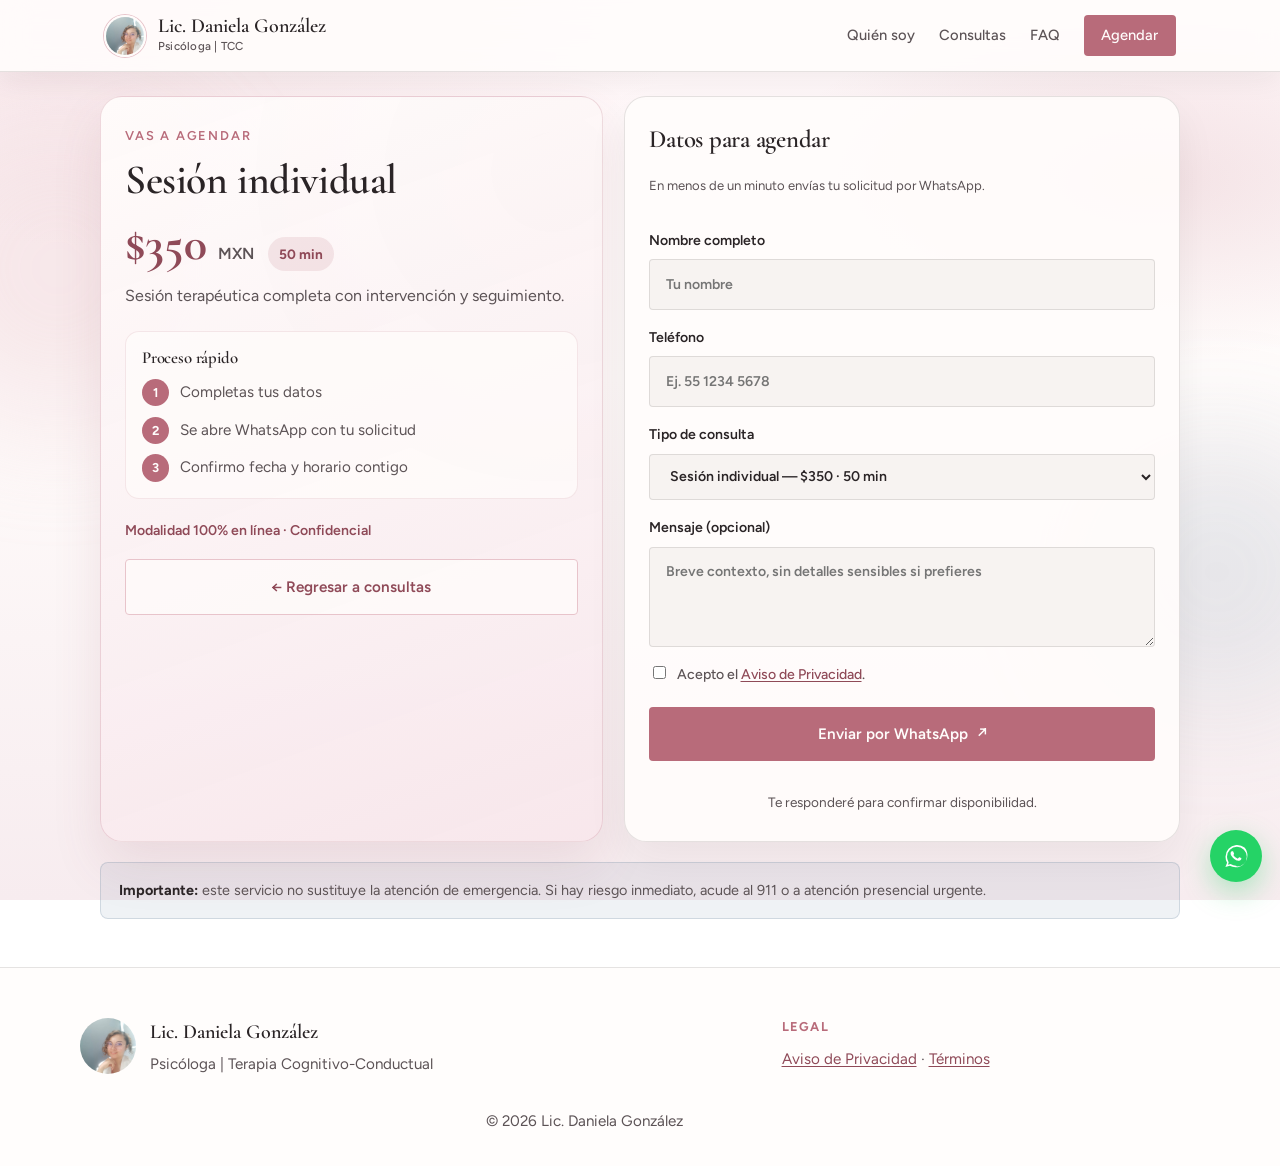
==== agendar.html @ 7ae65ea3 "Add files via upload" ====
<!DOCTYPE html>
<html lang="es">
<head>
  <meta charset="UTF-8" />
  <meta name="viewport" content="width=device-width, initial-scale=1.0" />
  <meta name="description" content="Agenda tu consulta psicológica online con la Lic. Daniela González. Revisa costo, proceso y envía tu solicitud por WhatsApp." />
  <meta name="robots" content="index, follow" />
  <link rel="canonical" href="https://danielagpsico.github.io/DanielaGPsico/agendar.html" />
  <meta name="theme-color" content="#b86b7a" />
  <title>Agendar consulta | Lic. Daniela González</title>
  <link rel="icon" href="./favicon.svg" type="image/svg+xml" />
  <link rel="apple-touch-icon" href="./dani2.jpeg" />
  <link rel="preconnect" href="https://fonts.googleapis.com" />
  <link rel="preconnect" href="https://fonts.gstatic.com" crossorigin />
  <link href="https://fonts.googleapis.com/css2?family=Cormorant+Garamond:wght@600;700&family=Figtree:wght@400;500;600;700&display=swap" rel="stylesheet" />
  <link rel="stylesheet" href="./index.css" />
  <script src="./analytics.js" defer></script>
</head>
<body class="page-booking">
  <a class="skip-link" href="#formulario">Saltar al formulario</a>
  <div class="ambient" aria-hidden="true">
    <span class="ambient-orb orb-a"></span>
    <span class="ambient-orb orb-b"></span>
  </div>

  <header class="site-header is-scrolled" id="top">
    <div class="header-inner">
      <a class="brand" href="./index.html">
        <span class="brand-photo-slot" aria-hidden="true">
          <img src="./dani2.jpeg" alt="" class="brand-photo" width="44" height="44" />
        </span>
        <span class="brand-text">
          <span class="brand-name">Lic. Daniela González</span>
          <span class="brand-role">Psicóloga | TCC</span>
        </span>
      </a>

      <button class="nav-toggle" type="button" aria-label="Abrir menú" aria-expanded="false" aria-controls="main-nav">
        <span class="nav-toggle-box" aria-hidden="true">
          <span></span><span></span><span></span>
        </span>
      </button>

      <nav class="main-nav" id="main-nav" aria-label="Navegación principal">
        <div class="nav-panel">
          <p class="nav-panel-label">Menú</p>
          <a href="./index.html#inicio">Quién soy</a>
          <a href="./index.html#costos">Consultas</a>
          <a href="./index.html#faq">FAQ</a>
          <a href="./index.html#costos" class="nav-cta">Agendar</a>
        </div>
      </nav>
    </div>
  </header>

  <main class="booking-main">
    <div class="book-stage">
      <aside class="book-offer reveal" id="bookOffer" aria-live="polite">
        <p class="eyebrow">Vas a agendar</p>
        <h1 id="servicioNombre">Sesión individual</h1>
        <div class="book-price-row">
          <p class="book-price"><span id="servicioPrecio">$350</span> <small>MXN</small></p>
          <p class="book-duration" id="servicioDuracion">50 min</p>
        </div>
        <p class="book-desc" id="servicioDesc">Sesión terapéutica completa con intervención y seguimiento.</p>

        <div class="book-process">
          <h2>Proceso rápido</h2>
          <ol>
            <li><strong>1</strong><span>Completas tus datos</span></li>
            <li><strong>2</strong><span>Se abre WhatsApp con tu solicitud</span></li>
            <li><strong>3</strong><span>Confirmo fecha y horario contigo</span></li>
          </ol>
        </div>

        <p class="book-note">Modalidad 100% en línea · Confidencial</p>
        <a class="btn btn-soft book-back" href="./index.html#costos">← Regresar a consultas</a>
      </aside>

      <form id="waForm" class="wa-form book-form reveal" novalidate>
        <h2>Datos para agendar</h2>
        <p class="form-hint">En menos de un minuto envías tu solicitud por WhatsApp.</p>
        <p class="form-error" id="formError" hidden role="alert"></p>

        <label>
          Nombre completo
          <input id="nombre" name="nombre" type="text" placeholder="Tu nombre" required autocomplete="name" />
        </label>
        <label>
          Teléfono
          <input id="telefono" name="telefono" type="tel" placeholder="Ej. 55 1234 5678" autocomplete="tel" inputmode="tel" />
        </label>
        <label>
          Tipo de consulta
          <select id="servicio" name="servicio">
            <option value="Consulta inicial" data-precio="$100" data-duracion="15 min" data-desc="Espacio breve para conocernos y resolver dudas. No es una sesión terapéutica completa.">Consulta inicial — $100 · 15 min</option>
            <option value="Sesión individual" data-precio="$350" data-duracion="50 min" data-desc="Sesión terapéutica completa con intervención y seguimiento." selected>Sesión individual — $350 · 50 min</option>
            <option value="Sesión de apoyo" data-precio="$250" data-duracion="30 min" data-desc="Ideal para contención puntual o nivelación del malestar.">Sesión de apoyo — $250 · 30 min</option>
          </select>
        </label>
        <label>
          Mensaje (opcional)
          <textarea id="mensaje" name="mensaje" rows="3" placeholder="Breve contexto, sin detalles sensibles si prefieres"></textarea>
        </label>
        <label class="privacy-check">
          <input id="aceptoPrivacidad" type="checkbox" required />
          <span>Acepto el <a href="./legal.html#aviso" target="_blank" rel="noopener">Aviso de Privacidad</a>.</span>
        </label>
        <button type="submit" class="btn btn-primary btn-block btn-pulse btn-wa">
          <span>Enviar por WhatsApp</span>
          <span class="btn-wa-icon" aria-hidden="true">↗</span>
        </button>
        <p class="book-reassure">Te responderé para confirmar disponibilidad.</p>
      </form>
    </div>

    <aside class="emergency-note book-emergency" role="note">
      <strong>Importante:</strong> este servicio no sustituye la atención de emergencia. Si hay riesgo inmediato, acude al 911 o a atención presencial urgente.
    </aside>
  </main>

  <footer class="footer">
    <div class="footer-inner">
      <div class="footer-brand">
        <img src="./dani2.jpeg" alt="" width="56" height="56" loading="lazy" decoding="async" />
        <div>
          <strong>Lic. Daniela González</strong>
          <p>Psicóloga | Terapia Cognitivo-Conductual</p>
        </div>
      </div>
      <div>
        <h4>Legal</h4>
        <p class="footer-legal">
          <a href="./legal.html#aviso">Aviso de Privacidad</a>
          <span aria-hidden="true"> · </span>
          <a href="./legal.html#terminos">Términos</a>
        </p>
      </div>
    </div>
    <p class="copy">© <span id="year"></span> Lic. Daniela González</p>
  </footer>

  <div class="float-stack" aria-label="WhatsApp">
    <a class="float-btn float-wa" href="https://wa.me/525534891247?text=Hola%20Daniela%2C%20quiero%20agendar%20una%20consulta%20en%20l%C3%ADnea." target="_blank" rel="noopener" aria-label="Abrir WhatsApp">
      <svg viewBox="0 0 24 24" aria-hidden="true"><path d="M20.5 3.5A11.8 11.8 0 0 0 12.1 1 11.9 11.9 0 0 0 1.5 12.7a11.8 11.8 0 0 0 1.6 6L1.4 23l4.4-1.2a11.9 11.9 0 0 0 5.7 1.5h.1A11.9 11.9 0 0 0 23.4 11.8a11.8 11.8 0 0 0-2.9-8.3Zm-8.4 18.2h-.1a9.9 9.9 0 0 1-5-1.4l-.4-.2-2.6.7.7-2.5-.2-.4a9.8 9.8 0 0 1-1.5-5.2 9.9 9.9 0 0 1 9.9-9.9 9.8 9.8 0 0 1 7 2.9 9.8 9.8 0 0 1 2.9 7 9.9 9.9 0 0 1-9.9 9.9Zm5.4-7.4c-.3-.1-1.7-.9-2-1s-.5-.1-.6.1c-.2.3-.7.9-.9 1.1-.1.2-.3.2-.6.1a8 8 0 0 1-3.9-3.4c-.2-.3 0-.4.1-.5l.3-.4c.1-.1.1-.2.2-.4 0-.1 0-.3-.1-.4-.1-.2-.6-1.4-.8-1.9-.2-.5-.4-.4-.6-.4h-.5c-.2 0-.5.1-.7.3-.2.2-.8.8-.8 2s.9 2.4 1 2.6c.1.2 1.8 2.9 4.5 4.1.6.2 1.1.3 1.5.4.6.2 1.2.2 1.7.1.5-.1 1.7-.7 1.9-1.4.2-.7.2-1.3.1-1.4-.1-.1-.3-.2-.6-.3Z"/></svg>
    </a>
  </div>

  <script src="./app.js"></script>
</body>
</html>
---- index.css ----
:root {
  --rose: #b86b7a;
  --rose-deep: #8f4a58;
  --rose-soft: #e8c4cb;
  --blue-mist: #7a94a8;
  --ink: #2a2426;
  --ink-soft: #5c5356;
  --paper: #f7f3f1;
  --paper-deep: #ebe4e0;
  --white: #fffcfb;
  --line: rgba(42, 36, 38, 0.12);
  --font-display: "Cormorant Garamond", Georgia, serif;
  --font-body: "Figtree", "Segoe UI", sans-serif;
  --ease: cubic-bezier(0.22, 1, 0.36, 1);
  --header-h: 72px;
}

*,
*::before,
*::after {
  box-sizing: border-box;
}

html {
  scroll-behavior: smooth;
  scroll-padding-top: var(--header-h);
}

body {
  margin: 0;
  font-family: var(--font-body);
  color: var(--ink);
  background:
    radial-gradient(ellipse 80% 50% at 10% 0%, rgba(232, 196, 203, 0.35), transparent 55%),
    radial-gradient(ellipse 60% 40% at 90% 20%, rgba(184, 107, 122, 0.16), transparent 50%),
    linear-gradient(180deg, #fff6f8 0%, #fffcfb 42%, #f7ecef 100%);
  background-attachment: fixed;
  line-height: 1.65;
  overflow-x: hidden;
  -webkit-font-smoothing: antialiased;
}

img {
  display: block;
  max-width: 100%;
  height: auto;
}

a {
  color: inherit;
  text-decoration: none;
}

button,
input,
select,
textarea {
  font: inherit;
  color: inherit;
}

h1, h2, h3 {
  font-family: var(--font-display);
  font-weight: 600;
  line-height: 1.15;
  letter-spacing: -0.01em;
}

.eyebrow {
  margin: 0 0 0.75rem;
  font-size: 0.8rem;
  font-weight: 600;
  letter-spacing: 0.14em;
  text-transform: uppercase;
  color: var(--rose);
}

.section-intro {
  max-width: 36rem;
  margin: 0 auto 2.75rem;
  text-align: center;
}

.section-intro h2 {
  margin: 0;
  font-size: clamp(2rem, 4vw, 2.75rem);
}

.section-note {
  margin: 0.75rem 0 0;
  color: var(--ink-soft);
  font-size: 0.95rem;
}

/* Ã¢ÂÂÃ¢ÂÂ Ambient Ã¢ÂÂÃ¢ÂÂ */
.ambient {
  position: fixed;
  inset: 0;
  z-index: 0;
  pointer-events: none;
  overflow: hidden;
}

.ambient-orb {
  position: absolute;
  border-radius: 50%;
  filter: blur(60px);
  opacity: 0.35;
  will-change: transform;
}

.orb-a {
  width: 320px;
  height: 320px;
  top: 12%;
  left: -8%;
  background: var(--rose-soft);
  animation: driftA 18s ease-in-out infinite alternate;
}

.orb-b {
  width: 280px;
  height: 280px;
  top: 48%;
  right: -6%;
  background: rgba(122, 148, 168, 0.45);
  animation: driftB 22s ease-in-out infinite alternate;
}

.orb-c {
  width: 200px;
  height: 200px;
  bottom: 8%;
  left: 30%;
  background: rgba(184, 107, 122, 0.25);
  animation: driftC 16s ease-in-out infinite alternate;
}

/* Ã¢ÂÂÃ¢ÂÂ Header Ã¢ÂÂÃ¢ÂÂ */
.site-header {
  position: fixed;
  inset: 0 0 auto;
  z-index: 100;
  height: var(--header-h);
  background: rgba(247, 243, 241, 0.78);
  backdrop-filter: blur(14px);
  border-bottom: 1px solid transparent;
  transition: background 0.35s var(--ease), border-color 0.35s var(--ease), box-shadow 0.35s var(--ease);
}

.site-header.is-scrolled {
  background: rgba(255, 252, 251, 0.92);
  border-bottom-color: var(--line);
  box-shadow: 0 8px 28px rgba(42, 36, 38, 0.06);
}

.header-inner {
  max-width: 1120px;
  height: 100%;
  margin: 0 auto;
  padding: 0 1.5rem;
  display: flex;
  align-items: center;
  justify-content: space-between;
  gap: 1rem;
}

.brand {
  display: flex;
  align-items: center;
  gap: 0.75rem;
  z-index: 120;
  position: relative;
  min-height: 44px;
}

.brand-photo-slot {
  display: grid;
  place-items: center;
  width: 42px;
  height: 42px;
  flex-shrink: 0;
}

.brand-photo {
  width: 42px;
  height: 42px;
  border-radius: 50%;
  object-fit: cover;
  object-position: center 15%;
  border: 2px solid var(--white);
  box-shadow: 0 0 0 1px var(--rose-soft);
  transition: transform 0.55s var(--ease), opacity 0.55s ease, visibility 0.55s;
}

.brand:hover .brand-photo {
  transform: scale(1.06);
}

.brand-text {
  display: flex;
  flex-direction: column;
  gap: 0.05rem;
  max-width: 220px;
  opacity: 1;
  transform: translateX(0);
  transition: opacity 0.55s ease, transform 0.55s var(--ease), max-width 0.55s var(--ease);
  overflow: hidden;
  white-space: nowrap;
}

.brand-name {
  font-family: var(--font-display);
  font-size: 1.25rem;
  font-weight: 600;
  line-height: 1.1;
}

.brand-role {
  font-size: 0.72rem;
  font-weight: 500;
  color: var(--ink-soft);
  letter-spacing: 0.02em;
}

/* Home: menÃÂº limpio arriba; al scrollear aparece foto + nombre con fade suave */
.page-home .site-header.is-hero-mode {
  background: transparent;
  border-bottom-color: transparent;
  box-shadow: none;
}

.page-home .site-header.is-hero-mode .brand-text {
  opacity: 0;
  max-width: 0;
  transform: translateX(-6px);
  pointer-events: none;
}

.page-home .site-header.is-hero-mode .brand-photo {
  opacity: 0;
  visibility: hidden;
  transform: scale(0.92);
}

.page-home.is-brand-docked .brand-photo {
  opacity: 1;
  visibility: visible;
  transform: scale(1);
}

.page-home.is-brand-docked .brand-text {
  opacity: 1;
  max-width: 220px;
  transform: translateX(0);
}

.main-nav {
  display: flex;
  align-items: center;
  gap: 1.5rem;
}

.nav-panel {
  display: contents;
}

.nav-panel-label {
  display: none;
}

.main-nav a {
  position: relative;
  font-size: 0.92rem;
  font-weight: 500;
  color: var(--ink-soft);
  transition: color 0.2s ease;
}

.main-nav a:not(.nav-cta)::after {
  content: "";
  position: absolute;
  left: 0;
  bottom: -4px;
  width: 100%;
  height: 1.5px;
  background: var(--rose);
  transform: scaleX(0);
  transform-origin: left;
  transition: transform 0.3s var(--ease);
}

.main-nav a:not(.nav-cta):hover {
  color: var(--rose-deep);
}

.main-nav a:not(.nav-cta):hover::after {
  transform: scaleX(1);
}

.nav-cta {
  padding: 0.55rem 1.1rem;
  border-radius: 4px;
  background: var(--rose);
  color: var(--white) !important;
  transition: background 0.2s ease, transform 0.2s ease, box-shadow 0.25s ease;
}

.nav-cta:hover {
  background: var(--rose-deep);
  transform: translateY(-1px);
  box-shadow: 0 8px 20px rgba(143, 74, 88, 0.25);
}

.nav-toggle {
  display: none;
  width: 46px;
  height: 46px;
  padding: 0;
  border: 1px solid transparent;
  border-radius: 8px;
  background: transparent;
  cursor: pointer;
  position: relative;
  z-index: 120;
  align-items: center;
  justify-content: center;
  transition: background 0.25s ease, border-color 0.25s ease;
}

.nav-toggle-box {
  display: flex;
  flex-direction: column;
  justify-content: space-between;
  width: 22px;
  height: 16px;
}

.nav-toggle span {
  display: block;
  width: 22px;
  height: 2px;
  margin: 0;
  border-radius: 2px;
  background: var(--ink);
  transition: transform 0.35s var(--ease), opacity 0.2s ease, width 0.25s ease;
  transform-origin: center;
}

.nav-toggle:hover {
  background: rgba(184, 107, 122, 0.08);
  border-color: var(--line);
}

.site-header.is-nav-open .nav-toggle,
.nav-toggle[aria-expanded="true"] {
  background: rgba(184, 107, 122, 0.1);
  border-color: var(--rose-soft);
}

.nav-toggle[aria-expanded="true"] span:nth-child(1) {
  transform: translateY(7px) rotate(45deg);
}

.nav-toggle[aria-expanded="true"] span:nth-child(2) {
  opacity: 0;
  width: 0;
}

.nav-toggle[aria-expanded="true"] span:nth-child(3) {
  transform: translateY(-7px) rotate(-45deg);
}

body.is-nav-open {
  overflow: hidden;
}

/* Ã¢ÂÂÃ¢ÂÂ Hero Ã¢ÂÂÃ¢ÂÂ */
.hero {
  position: relative;
  z-index: 1;
  min-height: 100svh;
  display: flex;
  align-items: flex-end;
  overflow: hidden;
  color: var(--white);
}

.hero-media {
  position: absolute;
  inset: 0;
  z-index: 0;
}

.hero-photo {
  width: 100%;
  height: 100%;
  object-fit: cover;
  object-position: center center;
  transform: scale(1.08);
  animation: heroZoom 16s var(--ease) forwards;
}

.hero-veil {
  position: absolute;
  inset: 0;
  background:
    linear-gradient(100deg, rgba(42, 36, 38, 0.82) 0%, rgba(42, 36, 38, 0.5) 48%, rgba(42, 36, 38, 0.25) 100%),
    linear-gradient(0deg, rgba(42, 36, 38, 0.78) 0%, transparent 48%);
}

.hero-content {
  position: relative;
  z-index: 1;
  width: min(1120px, 100%);
  margin: 0 auto;
  padding: calc(var(--header-h) + 3.5rem) 1.5rem 5.5rem;
  max-width: 38rem;
  margin-left: max(1.5rem, calc((100% - 1120px) / 2 + 1.5rem));
}

.hero-brand {
  margin: 0 0 0.35rem;
  font-family: var(--font-display);
  font-size: clamp(2.35rem, 5.5vw, 3.5rem);
  font-weight: 600;
  line-height: 1.05;
  letter-spacing: -0.02em;
  animation: heroIn 0.9s var(--ease) 0.1s both;
}

.hero-role {
  margin: 0 0 0.4rem;
  font-size: 1rem;
  font-weight: 500;
  color: rgba(255, 252, 251, 0.9);
  animation: heroIn 0.9s var(--ease) 0.22s both;
}

.hero-cedula {
  margin: 0 0 1.15rem;
  display: inline-flex;
  flex-wrap: wrap;
  align-items: center;
  gap: 0.55rem 0.85rem;
  padding: 0.3rem 0.7rem;
  border: 1px solid rgba(255, 252, 251, 0.28);
  border-radius: 4px;
  font-size: 0.82rem;
  font-weight: 600;
  letter-spacing: 0.04em;
  color: rgba(255, 252, 251, 0.82);
  animation: heroIn 0.9s var(--ease) 0.32s both;
}

.cedula-link {
  color: #fff;
  text-decoration: underline;
  text-underline-offset: 3px;
  font-weight: 700;
}

.cedula-link:hover {
  color: var(--rose-soft);
}

.hero-content h1 {
  margin: 0 0 1.25rem;
  font-family: var(--font-body);
  font-size: clamp(1.05rem, 2.1vw, 1.2rem);
  font-weight: 500;
  line-height: 1.5;
  color: rgba(255, 252, 251, 0.9);
  max-width: 38ch;
  animation: heroIn 0.9s var(--ease) 0.42s both;
}

.hero-tags {
  display: flex;
  flex-wrap: wrap;
  gap: 0.45rem;
  margin: 0 0 1.75rem;
  animation: heroIn 0.9s var(--ease) 0.52s both;
}

.hero-tags span {
  padding: 0.35rem 0.7rem;
  border: 1px solid rgba(255, 252, 251, 0.28);
  border-radius: 4px;
  font-size: 0.78rem;
  font-weight: 600;
  letter-spacing: 0.03em;
  color: rgba(255, 252, 251, 0.88);
  background: rgba(255, 252, 251, 0.06);
  backdrop-filter: blur(6px);
  transition: background 0.25s ease, border-color 0.25s ease, transform 0.25s var(--ease);
}

.hero-tags span:hover {
  background: rgba(255, 252, 251, 0.14);
  border-color: rgba(255, 252, 251, 0.5);
  transform: translateY(-2px);
}

.hero-actions {
  display: flex;
  flex-wrap: wrap;
  gap: 0.75rem;
  animation: heroIn 0.9s var(--ease) 0.62s both;
}

.hero-scroll {
  position: absolute;
  bottom: 1.5rem;
  left: 50%;
  z-index: 2;
  width: 28px;
  height: 44px;
  border: 1.5px solid rgba(255, 252, 251, 0.45);
  border-radius: 14px;
  transform: translateX(-50%);
  display: grid;
  place-items: start center;
  padding-top: 8px;
  animation: heroIn 1s var(--ease) 1s both;
}

.hero-scroll span {
  width: 4px;
  height: 8px;
  border-radius: 2px;
  background: rgba(255, 252, 251, 0.85);
  animation: scrollPulse 1.8s ease-in-out infinite;
}

/* Ã¢ÂÂÃ¢ÂÂ Buttons Ã¢ÂÂÃ¢ÂÂ */
.btn {
  display: inline-flex;
  align-items: center;
  justify-content: center;
  gap: 0.5rem;
  padding: 0.9rem 1.4rem;
  border: 0;
  border-radius: 4px;
  font-weight: 600;
  font-size: 0.95rem;
  cursor: pointer;
  transition: background 0.25s ease, color 0.25s ease, transform 0.25s var(--ease), border-color 0.25s ease, box-shadow 0.25s ease;
}

.btn:hover {
  transform: translateY(-2px);
}

.btn-primary {
  background: var(--rose);
  color: var(--white);
}

.btn-primary:hover {
  background: var(--rose-deep);
  box-shadow: 0 12px 28px rgba(143, 74, 88, 0.3);
}

.btn-ghost {
  background: transparent;
  color: var(--white);
  border: 1.5px solid rgba(255, 252, 251, 0.45);
}

.btn-ghost:hover {
  background: rgba(255, 252, 251, 0.1);
  border-color: rgba(255, 252, 251, 0.8);
}

.btn-block {
  width: 100%;
}

/* Ã¢ÂÂÃ¢ÂÂ About Ã¢ÂÂÃ¢ÂÂ */
.about {
  position: relative;
  z-index: 1;
  padding: clamp(4rem, 10vw, 7rem) 1.5rem;
}

.about-layout {
  max-width: 1120px;
  margin: 0 auto;
  display: grid;
  grid-template-columns: minmax(0, 0.9fr) minmax(0, 1.1fr);
  gap: clamp(2rem, 6vw, 4.5rem);
  align-items: center;
}

.about-portrait {
  position: relative;
  aspect-ratio: 1;
  max-width: 420px;
  margin: 0 auto;
}

.about-portrait::before {
  content: "";
  position: absolute;
  inset: -10px;
  border-radius: 50%;
  border: 1px solid var(--rose-soft);
  animation: ringPulse 4s ease-in-out infinite;
}

.about-portrait::after {
  content: "";
  position: absolute;
  inset: -22px;
  border-radius: 50%;
  border: 1px dashed rgba(184, 107, 122, 0.28);
  animation: ringSpin 28s linear infinite;
}

.about-portrait img {
  width: 100%;
  height: 100%;
  object-fit: cover;
  object-position: center 15%;
  border-radius: 50%;
  transition: transform 0.7s var(--ease);
}

.about-portrait:hover img {
  transform: scale(1.03);
}

.portrait-badge {
  position: absolute;
  left: 50%;
  bottom: -0.5rem;
  transform: translateX(-50%);
  width: min(92%, 280px);
  padding: 0.75rem 1rem;
  background: var(--white);
  border: 1px solid var(--line);
  border-radius: 8px;
  text-align: center;
  box-shadow: 0 14px 32px rgba(42, 36, 38, 0.08);
  animation: badgeFloat 4.5s ease-in-out infinite;
}

.portrait-badge strong {
  display: block;
  font-family: var(--font-display);
  font-size: 1.05rem;
  font-weight: 600;
  line-height: 1.2;
}

.portrait-badge span {
  display: block;
  margin-top: 0.2rem;
  font-size: 0.75rem;
  color: var(--ink-soft);
  font-weight: 500;
}

.about-copy h2 {
  margin: 0 0 1rem;
  font-size: clamp(1.85rem, 3.5vw, 2.5rem);
}

.about-copy > p {
  margin: 0 0 1.25rem;
  color: var(--ink-soft);
  font-size: 1.05rem;
}

.about-list {
  margin: 0;
  padding: 0;
  list-style: none;
  display: grid;
  gap: 0.65rem;
}

.about-list li {
  position: relative;
  padding: 0.55rem 0.75rem 0.55rem 1.55rem;
  color: var(--ink-soft);
  font-weight: 500;
  border-radius: 6px;
  transition: background 0.25s ease, transform 0.25s var(--ease), color 0.25s ease;
}

.about-list li::before {
  content: "";
  position: absolute;
  left: 0.55rem;
  top: 50%;
  width: 8px;
  height: 8px;
  border-radius: 50%;
  background: var(--rose);
  transform: translateY(-50%);
  transition: transform 0.25s var(--ease);
}

.about-list li:hover {
  background: rgba(184, 107, 122, 0.08);
  color: var(--ink);
  transform: translateX(4px);
}

.about-list li:hover::before {
  transform: translateY(-50%) scale(1.25);
}

/* Ã¢ÂÂÃ¢ÂÂ Approach Ã¢ÂÂÃ¢ÂÂ */
.approach {
  position: relative;
  z-index: 1;
  padding: clamp(3.5rem, 8vw, 6rem) 1.5rem;
  background:
    linear-gradient(180deg, transparent, rgba(122, 148, 168, 0.08) 40%, transparent);
}

.approach-list {
  max-width: 1120px;
  margin: 0 auto;
  padding: 0;
  list-style: none;
  display: grid;
  grid-template-columns: repeat(3, minmax(0, 1fr));
  gap: 2rem 2.5rem;
}

.approach-list li {
  padding: 1.5rem 1.25rem 1.25rem;
  border-top: 2px solid var(--rose-soft);
  background: rgba(255, 252, 251, 0.55);
  border-radius: 0 0 8px 8px;
  transition: transform 0.4s var(--ease), background 0.35s ease, box-shadow 0.35s ease;
}

.approach-list li:hover {
  transform: translateY(-6px);
  background: var(--white);
  box-shadow: 0 18px 40px rgba(42, 36, 38, 0.08);
}

.approach-num {
  display: block;
  margin-bottom: 0.85rem;
  font-family: var(--font-display);
  font-size: 1.5rem;
  color: var(--blue-mist);
  font-weight: 600;
  transition: color 0.3s ease, letter-spacing 0.3s ease;
}

.approach-list li:hover .approach-num {
  color: var(--rose);
  letter-spacing: 0.08em;
}

.approach-list h3 {
  margin: 0 0 0.65rem;
  font-size: 1.45rem;
}

.approach-list p {
  margin: 0;
  color: var(--ink-soft);
  font-size: 0.98rem;
}

/* Ã¢ÂÂÃ¢ÂÂ Specialties Ã¢ÂÂÃ¢ÂÂ */
.specialties {
  position: relative;
  z-index: 1;
  padding: clamp(3.5rem, 8vw, 6rem) 1.5rem;
}

.specialty-rows {
  max-width: 900px;
  margin: 0 auto;
}

.specialty {
  padding: 1.6rem 0.5rem 1.6rem 0;
  border-bottom: 1px solid var(--line);
  display: grid;
  grid-template-columns: minmax(0, 0.85fr) minmax(0, 1.15fr);
  gap: 1rem 2rem;
  align-items: baseline;
  transition: padding-left 0.4s var(--ease), background 0.3s ease;
  border-radius: 6px;
}

.specialty:first-child {
  border-top: 1px solid var(--line);
}

.specialty:hover {
  padding-left: 0.85rem;
  background: linear-gradient(90deg, rgba(184, 107, 122, 0.06), transparent);
}

.specialty h3 {
  margin: 0;
  font-size: 1.45rem;
  transition: color 0.25s ease;
}

.specialty:hover h3 {
  color: var(--rose-deep);
}

.specialty p {
  margin: 0;
  color: var(--ink-soft);
}

/* Ã¢ÂÂÃ¢ÂÂ Pricing Ã¢ÂÂÃ¢ÂÂ */
.pricing {
  position: relative;
  z-index: 1;
  padding: clamp(3.5rem, 8vw, 6rem) 1.5rem;
}

.pricing-grid {
  max-width: 1120px;
  margin: 0 auto;
  display: grid;
  grid-template-columns: repeat(3, minmax(0, 1fr));
  gap: 1.25rem;
  align-items: stretch;
}

.price-option {
  position: relative;
  display: flex;
  flex-direction: column;
  padding: 1.75rem 1.5rem;
  background: var(--white);
  border: 1px solid var(--line);
  border-radius: 8px;
  transition: border-color 0.3s ease, transform 0.4s var(--ease), box-shadow 0.4s ease;
  overflow: visible;
}

.price-option::before {
  content: "";
  position: absolute;
  inset: 0 0 auto;
  height: 3px;
  background: linear-gradient(90deg, var(--rose-soft), var(--blue-mist));
  transform: scaleX(0);
  transform-origin: left;
  transition: transform 0.45s var(--ease);
  border-radius: 8px 8px 0 0;
  pointer-events: none;
}

.price-option:hover {
  border-color: var(--rose-soft);
  transform: translateY(-8px);
  box-shadow: 0 22px 48px rgba(42, 36, 38, 0.1);
}

.price-option:hover::before {
  transform: scaleX(1);
}

.price-option.featured {
  background: linear-gradient(160deg, #faf4f5 0%, var(--white) 55%);
  border-color: var(--rose);
  transform: translateY(-4px);
}

.price-option.featured:hover {
  transform: translateY(-10px);
}

.price-ribbon {
  position: absolute;
  top: -0.7rem;
  left: 50%;
  transform: translateX(-50%);
  z-index: 3;
  display: inline-flex;
  margin: 0;
  padding: 0.32rem 0.75rem;
  background: var(--rose);
  color: var(--white);
  font-size: 0.7rem;
  font-weight: 700;
  letter-spacing: 0.04em;
  text-transform: uppercase;
  border-radius: 4px;
  white-space: nowrap;
  box-shadow: 0 6px 14px rgba(143, 74, 88, 0.28);
  pointer-events: none;
}

.price-top {
  display: flex;
  align-items: flex-start;
  justify-content: space-between;
  gap: 0.75rem;
  margin-bottom: 0.35rem;
  min-height: 1.75rem;
}

.price-option h3 {
  margin: 0;
  font-size: 1.4rem;
  line-height: 1.25;
}

.price-time {
  flex-shrink: 0;
  align-self: flex-start;
  margin-top: 0.15rem;
  padding: 0.25rem 0.55rem;
  border: 1px solid var(--line);
  border-radius: 4px;
  font-size: 0.78rem;
  font-weight: 600;
  color: var(--blue-mist);
  background: rgba(122, 148, 168, 0.08);
}

.price {
  margin: 0 0 0.65rem;
  font-family: var(--font-display);
  font-size: 2.5rem;
  font-weight: 600;
  color: var(--rose-deep);
  line-height: 1;
}

.price span {
  font-size: 1rem;
  font-weight: 500;
  color: var(--ink-soft);
}

.price-clarify {
  margin: 0 0 1rem;
  color: var(--ink-soft);
  font-size: 0.9rem;
  line-height: 1.5;
}

.price-features {
  margin: 0 0 1.25rem;
  padding: 0;
  list-style: none;
  display: grid;
  gap: 0.55rem;
  flex: 1;
}

.price-features li {
  position: relative;
  padding-left: 1.15rem;
  color: var(--ink-soft);
  font-size: 0.92rem;
  line-height: 1.45;
}

.price-features li::before {
  content: "";
  position: absolute;
  left: 0;
  top: 0.5em;
  width: 6px;
  height: 6px;
  border-radius: 50%;
  background: var(--rose);
}

.price-cta {
  display: inline-flex;
  align-items: center;
  gap: 0.35rem;
  margin-top: auto;
  font-size: 0.88rem;
  font-weight: 700;
  color: var(--rose-deep);
  transition: gap 0.3s var(--ease);
}

.price-cta::after {
  content: "Ã¢ÂÂ";
  transition: transform 0.3s var(--ease);
}

.price-option:hover .price-cta {
  gap: 0.6rem;
}

.price-option:hover .price-cta::after {
  transform: translateX(3px);
}

/* Ã¢ÂÂÃ¢ÂÂ Voices Ã¢ÂÂÃ¢ÂÂ */
.voices {
  position: relative;
  z-index: 1;
  padding: clamp(3.5rem, 8vw, 6rem) 1.5rem;
}

.voice-grid {
  max-width: 1120px;
  margin: 0 auto;
  display: grid;
  grid-template-columns: repeat(3, minmax(0, 1fr));
  gap: 1.5rem 2rem;
}

.voice-grid blockquote {
  margin: 0;
  padding: 1.5rem 1.25rem;
  border: 0;
  border-left: 2px solid var(--rose-soft);
  background: rgba(255, 252, 251, 0.6);
  border-radius: 0 8px 8px 0;
  transition: transform 0.35s var(--ease), background 0.35s ease;
}

.voice-grid blockquote:hover {
  transform: translateY(-4px);
  background: var(--white);
}

.voice-grid p {
  margin: 0;
  font-family: var(--font-display);
  font-size: 1.3rem;
  font-style: italic;
  line-height: 1.4;
  color: var(--ink);
}

/* Ã¢ÂÂÃ¢ÂÂ Agenda Ã¢ÂÂÃ¢ÂÂ */
.agenda {
  position: relative;
  z-index: 1;
  padding: clamp(3.5rem, 8vw, 6.5rem) 1.5rem;
}

.agenda-layout {
  max-width: 1120px;
  margin: 0 auto;
  display: grid;
  grid-template-columns: 1fr 1fr;
  gap: clamp(2rem, 5vw, 3.5rem);
  align-items: start;
}

.agenda-copy h2 {
  margin: 0 0 1rem;
  font-size: clamp(2rem, 3.5vw, 2.6rem);
}

.agenda-copy > p {
  margin: 0 0 1.5rem;
  color: var(--ink-soft);
}

.commitment-title {
  margin: 0 0 0.85rem;
  font-family: var(--font-body);
  font-size: 0.85rem;
  font-weight: 700;
  letter-spacing: 0.08em;
  text-transform: uppercase;
  color: var(--rose);
}

.commitment-list {
  margin: 0;
  padding: 0;
  list-style: none;
  display: grid;
  gap: 0.55rem;
}

.commitment-list li {
  position: relative;
  padding: 0.65rem 0.85rem 0.65rem 1.35rem;
  color: var(--ink-soft);
  font-weight: 500;
  background: rgba(255, 252, 251, 0.7);
  border: 1px solid var(--line);
  border-radius: 6px;
  transition: transform 0.3s var(--ease), border-color 0.3s ease, color 0.3s ease;
}

.commitment-list li::before {
  content: "";
  position: absolute;
  left: 0.55rem;
  top: 50%;
  width: 7px;
  height: 7px;
  border-radius: 50%;
  background: var(--blue-mist);
  transform: translateY(-50%);
}

.commitment-list li:hover {
  transform: translateX(4px);
  border-color: var(--rose-soft);
  color: var(--ink);
}

.wa-form {
  display: grid;
  gap: 1rem;
  padding: 1.75rem;
  background: var(--white);
  border: 1px solid var(--line);
  border-radius: 8px;
  box-shadow: 0 18px 42px rgba(42, 36, 38, 0.06);
  transition: box-shadow 0.35s ease, transform 0.35s var(--ease);
}

.wa-form:focus-within {
  box-shadow: 0 22px 50px rgba(143, 74, 88, 0.12);
  transform: translateY(-2px);
}

.wa-form label {
  display: grid;
  gap: 0.45rem;
  font-size: 0.88rem;
  font-weight: 600;
}

.wa-form input,
.wa-form select,
.wa-form textarea {
  width: 100%;
  padding: 0.8rem 0.95rem;
  border: 1px solid var(--line);
  border-radius: 4px;
  background: var(--paper);
  transition: border-color 0.2s ease, background 0.2s ease, box-shadow 0.2s ease;
}

.wa-form input:focus,
.wa-form select:focus,
.wa-form textarea:focus {
  outline: none;
  border-color: var(--rose);
  background: var(--white);
  box-shadow: 0 0 0 3px rgba(184, 107, 122, 0.15);
}

.wa-form textarea {
  resize: vertical;
  min-height: 100px;
}

/* Ã¢ÂÂÃ¢ÂÂ Footer Ã¢ÂÂÃ¢ÂÂ */
.footer {
  position: relative;
  z-index: 1;
  padding: 3rem 1.5rem 2rem;
  border-top: 1px solid var(--line);
  background: rgba(255, 252, 251, 0.7);
}

.footer-inner {
  max-width: 1120px;
  margin: 0 auto 2rem;
  display: grid;
  grid-template-columns: 1.6fr 1fr;
  gap: 2rem;
  align-items: start;
}

.footer-brand {
  display: flex;
  gap: 0.9rem;
  align-items: center;
}

.footer-brand img {
  width: 56px;
  height: 56px;
  border-radius: 50%;
  object-fit: cover;
  object-position: center 15%;
  transition: transform 0.4s var(--ease);
}

.footer-brand:hover img {
  transform: scale(1.05);
}

.footer-brand strong {
  display: block;
  font-family: var(--font-display);
  font-size: 1.25rem;
  font-weight: 600;
}

.footer-brand p,
.footer p {
  margin: 0.2rem 0 0;
  color: var(--ink-soft);
  font-size: 0.95rem;
}

.footer-cedula {
  font-size: 0.82rem !important;
  font-weight: 600;
  color: var(--rose) !important;
}

.footer h4 {
  margin: 0 0 0.65rem;
  font-family: var(--font-body);
  font-size: 0.8rem;
  letter-spacing: 0.1em;
  text-transform: uppercase;
  color: var(--rose);
}

.footer a:hover {
  color: var(--rose-deep);
}

.copy {
  max-width: 1120px;
  margin: 0 auto;
  text-align: center;
  font-size: 0.85rem;
  color: var(--ink-soft);
}

/* Ã¢ÂÂÃ¢ÂÂ WhatsApp / float stack Ã¢ÂÂÃ¢ÂÂ */
.float-stack {
  position: fixed;
  right: 1.15rem;
  bottom: 1.15rem;
  z-index: 90;
  display: flex;
  flex-direction: column;
  gap: 0.65rem;
  align-items: center;
}

.float-btn {
  width: 52px;
  height: 52px;
  display: grid;
  place-items: center;
  border-radius: 50%;
  color: #fff;
  transition: transform 0.25s var(--ease), box-shadow 0.25s ease;
}

.float-btn svg {
  width: 24px;
  height: 24px;
  fill: currentColor;
}

.float-wa {
  background: #25d366;
  box-shadow: 0 10px 28px rgba(37, 211, 102, 0.35);
  animation: floatBob 3.5s ease-in-out infinite;
}

.float-ig {
  background: linear-gradient(45deg, #f58529, #dd2a7b, #8134af);
  box-shadow: 0 10px 24px rgba(221, 42, 123, 0.28);
}

.float-fb {
  background: #1877f2;
  box-shadow: 0 10px 24px rgba(24, 119, 242, 0.28);
}

.float-btn:hover {
  transform: scale(1.08);
  animation: none;
}

.float-btn.is-soon {
  opacity: 0.92;
  cursor: default;
}

.wa-float {
  display: none;
}

/* Ã¢ÂÂÃ¢ÂÂ Reveal Ã¢ÂÂÃ¢ÂÂ */
.reveal {
  opacity: 0;
  transform: translateY(32px);
  transition: opacity 0.8s var(--ease), transform 0.8s var(--ease);
}

.reveal.is-visible {
  opacity: 1;
  transform: translateY(0);
}

.reveal.from-left {
  transform: translateX(-36px);
}

.reveal.from-left.is-visible {
  transform: translateX(0);
}

.reveal.from-right {
  transform: translateX(36px);
}

.reveal.from-right.is-visible {
  transform: translateX(0);
}

.reveal.delay-1 { transition-delay: 0.06s; }
.reveal.delay-2 { transition-delay: 0.14s; }
.reveal.delay-3 { transition-delay: 0.22s; }
.reveal.delay-4 { transition-delay: 0.3s; }
.reveal.delay-5 { transition-delay: 0.38s; }
.reveal.delay-6 { transition-delay: 0.46s; }

/* Ã¢ÂÂÃ¢ÂÂ Motion Ã¢ÂÂÃ¢ÂÂ */
@keyframes heroZoom {
  from { transform: scale(1.08); }
  to { transform: scale(1); }
}

@keyframes heroIn {
  from {
    opacity: 0;
    transform: translateY(22px);
  }
  to {
    opacity: 1;
    transform: translateY(0);
  }
}

@keyframes scrollPulse {
  0%, 100% { transform: translateY(0); opacity: 1; }
  50% { transform: translateY(10px); opacity: 0.35; }
}

@keyframes ringPulse {
  0%, 100% { transform: scale(1); opacity: 0.7; }
  50% { transform: scale(1.03); opacity: 1; }
}

@keyframes ringSpin {
  from { transform: rotate(0deg); }
  to { transform: rotate(360deg); }
}

@keyframes badgeFloat {
  0%, 100% { transform: translateX(-50%) translateY(0); }
  50% { transform: translateX(-50%) translateY(-6px); }
}

@keyframes floatBob {
  0%, 100% { transform: translateY(0); }
  50% { transform: translateY(-6px); }
}

@keyframes driftA {
  from { transform: translate(0, 0); }
  to { transform: translate(40px, 50px); }
}

@keyframes driftB {
  from { transform: translate(0, 0); }
  to { transform: translate(-50px, 30px); }
}

@keyframes driftC {
  from { transform: translate(0, 0); }
  to { transform: translate(30px, -40px); }
}

@media (prefers-reduced-motion: reduce) {
  html { scroll-behavior: auto; }

  .hero-photo,
  .hero-content,
  .hero-brand,
  .hero-role,
  .hero-cedula,
  .hero-content h1,
  .hero-tags,
  .hero-actions,
  .hero-scroll,
  .wa-float,
  .float-wa,
  .hero-scroll span,
  .about-portrait::before,
  .about-portrait::after,
  .portrait-badge,
  .ambient-orb {
    animation: none !important;
  }

  .reveal {
    opacity: 1;
    transform: none;
    transition: none;
  }
}

/* Ã¢ÂÂÃ¢ÂÂ Responsive Ã¢ÂÂÃ¢ÂÂ */
@media (max-width: 960px) {
  .about-layout,
  .approach-list,
  .pricing-grid,
  .voice-grid,
  .agenda-layout,
  .footer-inner {
    grid-template-columns: 1fr;
  }

  .specialty {
    grid-template-columns: 1fr;
    gap: 0.35rem;
  }

  .hero-content {
    margin-left: auto;
    margin-right: auto;
    max-width: min(38rem, 100%);
    padding-left: 1.5rem;
    padding-right: 1.5rem;
  }

  .about-portrait {
    max-width: 280px;
    margin-bottom: 2.5rem;
  }

  .approach-list {
    gap: 1rem;
  }

  .price-option.featured {
    transform: none;
  }

  .price-option.featured:hover {
    transform: translateY(-6px);
  }
}

@media (max-width: 780px) {
  :root {
    --header-h: 68px;
  }

  .site-header {
    background: rgba(255, 252, 251, 0.94);
    border-bottom-color: var(--line);
    box-shadow: 0 6px 20px rgba(42, 36, 38, 0.05);
  }

  .header-inner {
    padding: 0 max(1rem, env(safe-area-inset-right)) 0 max(1rem, env(safe-area-inset-left));
  }

  .nav-toggle {
    display: inline-flex;
  }

  .brand {
    min-width: 0;
    flex: 1;
  }

  .brand-photo {
    width: 40px;
    height: 40px;
    flex-shrink: 0;
  }

  .brand-name {
    font-size: 1.12rem;
    white-space: nowrap;
    overflow: hidden;
    text-overflow: ellipsis;
    max-width: 58vw;
  }

  .brand-role {
    display: none;
  }

  .main-nav {
    position: fixed;
    top: var(--header-h);
    left: 0;
    right: 0;
    bottom: 0;
    z-index: 110;
    display: block;
    padding: 0;
    gap: 0;
    background: rgba(42, 36, 38, 0.42);
    backdrop-filter: blur(4px);
    opacity: 0;
    visibility: hidden;
    pointer-events: none;
    transition: opacity 0.3s var(--ease), visibility 0.3s var(--ease);
  }

  .main-nav.is-open {
    opacity: 1;
    visibility: visible;
    pointer-events: auto;
  }

  .nav-panel {
    display: flex;
    flex-direction: column;
    gap: 0.55rem;
    width: 100%;
    max-height: min(82svh, 640px);
    overflow-y: auto;
    -webkit-overflow-scrolling: touch;
    padding: 1.5rem 1.25rem calc(1.75rem + env(safe-area-inset-bottom));
    background: var(--white);
    border-bottom: 1px solid var(--line);
    border-radius: 0 0 16px 16px;
    box-shadow: 0 18px 40px rgba(42, 36, 38, 0.14);
    transform: translateY(-12px);
    opacity: 0;
    transition: transform 0.35s var(--ease), opacity 0.3s var(--ease);
  }

  .main-nav.is-open .nav-panel {
    transform: translateY(0);
    opacity: 1;
  }

  .nav-panel-label {
    display: block;
    margin: 0 0 0.85rem;
    padding: 0 0.5rem 0.85rem;
    border-bottom: 1px solid var(--line);
    font-size: 0.72rem;
    font-weight: 700;
    letter-spacing: 0.14em;
    text-transform: uppercase;
    color: var(--rose);
  }

  .main-nav a {
    font-family: var(--font-body);
    font-size: 1.08rem;
    font-weight: 600;
    color: var(--ink);
    padding: 1.05rem 1.1rem;
    border-radius: 10px;
    border: 1px solid var(--line);
    background: rgba(247, 243, 241, 0.55);
    transition: background 0.2s ease, border-color 0.2s ease, color 0.2s ease, transform 0.2s ease;
  }

  .main-nav a:not(.nav-cta)::after {
    display: none;
  }

  .main-nav a:not(.nav-cta):active,
  .main-nav a:not(.nav-cta):hover {
    background: rgba(184, 107, 122, 0.1);
    border-color: rgba(184, 107, 122, 0.22);
    color: var(--rose-deep);
  }

  .nav-cta {
    display: flex;
    margin-top: 0.85rem;
    text-align: center;
    justify-content: center;
    padding: 1.1rem 1.2rem !important;
    border: 0 !important;
    background: var(--rose) !important;
    color: var(--white) !important;
    box-shadow: 0 10px 24px rgba(143, 74, 88, 0.22);
  }

  .nav-cta:hover {
    transform: none;
    background: var(--rose-deep) !important;
  }

  .hero {
    min-height: 100svh;
    min-height: 100dvh;
    align-items: flex-end;
  }

  .hero-content {
    width: 100%;
    max-width: 100%;
    margin: 0;
    padding: calc(var(--header-h) + 1.5rem) 1.15rem calc(4.25rem + env(safe-area-inset-bottom));
  }

  .hero-brand {
    font-size: clamp(2rem, 9vw, 2.55rem);
  }

  .hero-role {
    font-size: 0.92rem;
  }

  .hero-cedula {
    margin-bottom: 1rem;
    font-size: 0.78rem;
  }

  .hero-content h1 {
    font-size: 1.02rem;
    max-width: none;
    margin-bottom: 1rem;
  }

  .hero-tags {
    gap: 0.4rem;
    margin-bottom: 1.35rem;
  }

  .hero-tags span {
    font-size: 0.72rem;
    padding: 0.32rem 0.58rem;
  }

  .hero-veil {
    background:
      linear-gradient(180deg, rgba(42, 36, 38, 0.28) 0%, rgba(42, 36, 38, 0.5) 38%, rgba(42, 36, 38, 0.92) 100%);
  }

  .hero-photo {
    object-position: center 35%;
  }

  .hero-actions {
    flex-direction: column;
    gap: 0.65rem;
  }

  .hero-actions .btn {
    width: 100%;
    min-height: 48px;
    padding: 0.95rem 1.15rem;
  }

  .hero-scroll {
    bottom: calc(0.85rem + env(safe-area-inset-bottom));
  }

  .about,
  .approach,
  .specialties,
  .pricing,
  .voices,
  .agenda {
    padding-top: 3.25rem;
    padding-bottom: 3.25rem;
  }

  .section-intro {
    margin-bottom: 1.75rem;
    padding: 0 0.15rem;
  }

  .section-intro h2 {
    font-size: clamp(1.7rem, 7vw, 2.15rem);
  }

  .about-layout {
    gap: 1.75rem;
  }

  .about-portrait {
    max-width: 240px;
    margin-bottom: 2.75rem;
  }

  .about-portrait::after {
    inset: -16px;
  }

  .portrait-badge {
    bottom: -1.1rem;
    width: min(100%, 220px);
    padding: 0.65rem 0.75rem;
  }

  .about-copy h2 {
    font-size: clamp(1.55rem, 6.5vw, 1.95rem);
  }

  .about-copy > p {
    font-size: 0.98rem;
  }

  .about-list li {
    padding: 0.7rem 0.7rem 0.7rem 1.5rem;
    font-size: 0.95rem;
  }

  .approach-list li {
    padding: 1.25rem 1rem;
  }

  .approach-list h3 {
    font-size: 1.3rem;
  }

  .specialty {
    padding: 1.25rem 0.15rem;
  }

  .specialty h3 {
    font-size: 1.25rem;
  }

  .specialty:hover {
    padding-left: 0.25rem;
  }

  .pricing-grid {
    gap: 1rem;
  }

  .price-option {
    padding: 1.35rem 1.15rem;
  }

  .price-top {
    flex-wrap: wrap;
    align-items: center;
  }

  .price {
    font-size: 2.15rem;
  }

  .price-features li {
    font-size: 0.9rem;
  }

  .voice-grid {
    gap: 1rem;
  }

  .voice-grid blockquote {
    padding: 1.15rem 1rem;
  }

  .voice-grid p {
    font-size: 1.15rem;
  }

  .agenda-layout {
    gap: 1.5rem;
  }

  .agenda-copy h2 {
    font-size: clamp(1.7rem, 7vw, 2.15rem);
  }

  .wa-form {
    padding: 1.25rem;
    box-shadow: 0 12px 30px rgba(42, 36, 38, 0.06);
  }

  .wa-form:focus-within {
    transform: none;
  }

  .wa-form input,
  .wa-form select,
  .wa-form textarea,
  .wa-form .btn {
    min-height: 48px;
    font-size: 16px;
  }

  .wa-form textarea {
    min-height: 110px;
  }

  .footer {
    padding: 2.25rem 1.15rem calc(5.5rem + env(safe-area-inset-bottom));
  }

  .footer-inner {
    gap: 1.5rem;
  }

  .footer-brand {
    align-items: flex-start;
  }

  .float-stack {
    right: max(0.85rem, env(safe-area-inset-right));
    bottom: max(0.85rem, env(safe-area-inset-bottom));
  }

  .float-btn {
    width: 48px;
    height: 48px;
  }

  body.is-nav-open .float-stack {
    opacity: 0;
    pointer-events: none;
  }
}

@media (max-width: 480px) {
  :root {
    --header-h: 64px;
  }

  .header-inner {
    padding-left: 0.85rem;
    padding-right: 0.85rem;
  }

  .brand-name {
    font-size: 1rem;
    max-width: 52vw;
  }

  .brand-photo {
    width: 36px;
    height: 36px;
  }

  .nav-toggle {
    width: 44px;
    height: 44px;
  }

  .hero-content,
  .about,
  .approach,
  .specialties,
  .pricing,
  .voices,
  .agenda,
  .footer {
    padding-left: 0.95rem;
    padding-right: 0.95rem;
  }

  .hero-brand {
    font-size: 1.85rem;
  }

  .hero-tags {
    display: grid;
    grid-template-columns: repeat(2, minmax(0, 1fr));
  }

  .hero-tags span:last-child {
    grid-column: 1 / -1;
    text-align: center;
  }

  .about-portrait {
    max-width: 210px;
  }

  .portrait-badge strong {
    font-size: 0.92rem;
  }

  .portrait-badge span {
    font-size: 0.68rem;
  }

  .price-ribbon {
    font-size: 0.65rem;
  }

  .ambient-orb {
    opacity: 0.2;
  }
}

@media (max-width: 360px) {
  .brand-name {
    max-width: 46vw;
    font-size: 0.95rem;
  }

  .hero-brand {
    font-size: 1.7rem;
  }

  .hero-tags {
    grid-template-columns: 1fr;
  }

  .hero-tags span:last-child {
    grid-column: auto;
  }
}

/* Ã¢ÂÂÃ¢ÂÂ Process Ã¢ÂÂÃ¢ÂÂ */
.process {
  position: relative;
  z-index: 1;
  padding: clamp(3.5rem, 8vw, 6rem) 1.5rem;
}

.process-list {
  max-width: 1120px;
  margin: 0 auto;
  padding: 0;
  list-style: none;
  display: grid;
  grid-template-columns: repeat(4, minmax(0, 1fr));
  gap: 1.25rem;
}

.process-list li {
  padding: 1.35rem 1.15rem;
  background: rgba(255, 252, 251, 0.72);
  border: 1px solid var(--line);
  border-radius: 8px;
  transition: transform 0.35s var(--ease), box-shadow 0.35s ease;
}

.process-list li:hover {
  transform: translateY(-4px);
  box-shadow: 0 16px 36px rgba(42, 36, 38, 0.08);
}

.process-num {
  display: inline-flex;
  align-items: center;
  justify-content: center;
  width: 2rem;
  height: 2rem;
  margin-bottom: 0.85rem;
  border-radius: 50%;
  background: var(--rose);
  color: var(--white);
  font-weight: 700;
  font-size: 0.9rem;
}

.process-list h3 {
  margin: 0 0 0.45rem;
  font-size: 1.2rem;
}

.process-list p {
  margin: 0;
  color: var(--ink-soft);
  font-size: 0.95rem;
}

/* Ã¢ÂÂÃ¢ÂÂ Why TCC Ã¢ÂÂÃ¢ÂÂ */
.why-tcc {
  position: relative;
  z-index: 1;
  padding: clamp(3.5rem, 8vw, 6rem) 1.5rem;
  background: linear-gradient(180deg, rgba(122, 148, 168, 0.08), transparent);
}

.why-grid {
  max-width: 1120px;
  margin: 0 auto;
  display: grid;
  grid-template-columns: repeat(3, minmax(0, 1fr));
  gap: 1.25rem;
}

.why-grid article {
  padding: 1.5rem 1.25rem;
  border-top: 2px solid var(--blue-mist);
  background: rgba(255, 252, 251, 0.7);
  border-radius: 0 0 8px 8px;
}

.why-grid h3 {
  margin: 0 0 0.55rem;
  font-size: 1.35rem;
}

.why-grid p {
  margin: 0;
  color: var(--ink-soft);
}

/* Ã¢ÂÂÃ¢ÂÂ FAQ Ã¢ÂÂÃ¢ÂÂ */
.faq {
  position: relative;
  z-index: 1;
  padding: clamp(3.5rem, 8vw, 6rem) 1.5rem;
}

.faq-list {
  max-width: 760px;
  margin: 0 auto;
  display: grid;
  gap: 0.75rem;
}

.faq-item {
  background: var(--white);
  border: 1px solid var(--line);
  border-radius: 8px;
  padding: 0.25rem 1rem;
  transition: border-color 0.25s ease;
}

.faq-item[open] {
  border-color: var(--rose-soft);
}

.faq-item summary {
  cursor: pointer;
  list-style: none;
  padding: 1rem 0;
  font-weight: 600;
  color: var(--ink);
}

.faq-item summary::-webkit-details-marker {
  display: none;
}

.faq-item summary::after {
  content: "+";
  float: right;
  color: var(--rose);
  font-weight: 700;
}

.faq-item[open] summary::after {
  content: "Ã¢ÂÂ";
}

.faq-item p {
  margin: 0 0 1rem;
  color: var(--ink-soft);
  padding-right: 1.5rem;
}

.about-copy > p + p {
  margin-top: -0.35rem;
}

.about-expect {
  margin: 1.15rem 0 0;
  padding: 0.9rem 1rem;
  background: rgba(184, 107, 122, 0.08);
  border-left: 3px solid var(--rose);
  border-radius: 0 6px 6px 0;
  color: var(--ink-soft);
  font-size: 0.95rem;
}

.emergency-note {
  margin-top: 1.35rem;
  padding: 1rem 1.1rem;
  background: rgba(122, 148, 168, 0.12);
  border: 1px solid rgba(122, 148, 168, 0.28);
  border-radius: 8px;
  color: var(--ink-soft);
  font-size: 0.9rem;
  line-height: 1.55;
}

.emergency-note strong {
  color: var(--ink);
}

.privacy-check {
  display: flex !important;
  align-items: flex-start;
  gap: 0.65rem;
  font-weight: 500 !important;
  font-size: 0.88rem !important;
  color: var(--ink-soft);
}

.privacy-check input {
  width: auto;
  margin-top: 0.2rem;
  accent-color: var(--rose);
}

.privacy-check a {
  color: var(--rose-deep);
  text-decoration: underline;
  text-underline-offset: 2px;
}

.form-hint {
  margin: 0;
  font-size: 0.82rem;
  color: var(--ink-soft);
  text-align: center;
}

.footer-legal,
.footer-social {
  margin-top: 0.65rem !important;
}

.footer-legal a,
.footer-social a,
.footer-cedula a {
  color: var(--rose-deep);
  text-decoration: underline;
  text-underline-offset: 2px;
}

.sticky-cta {
  position: fixed;
  left: 0;
  right: 0;
  bottom: 0;
  z-index: 85;
  display: none;
  padding: 0.75rem 1rem calc(0.75rem + env(safe-area-inset-bottom));
  background: rgba(255, 252, 251, 0.94);
  backdrop-filter: blur(12px);
  border-top: 1px solid var(--line);
  box-shadow: 0 -8px 24px rgba(42, 36, 38, 0.08);
}

.sticky-cta .btn {
  width: 100%;
  min-height: 48px;
}

.sticky-cta.is-visible {
  display: block;
}

body.has-sticky-cta .float-stack {
  bottom: calc(4.6rem + env(safe-area-inset-bottom));
}

body.has-sticky-cta .footer {
  padding-bottom: calc(6.5rem + env(safe-area-inset-bottom));
}

/* Ã¢ÂÂÃ¢ÂÂ Legal pages Ã¢ÂÂÃ¢ÂÂ */
.legal-page {
  background:
    radial-gradient(ellipse 70% 40% at 10% 0%, rgba(184, 107, 122, 0.1), transparent 55%),
    linear-gradient(180deg, var(--paper) 0%, var(--white) 100%);
  min-height: 100svh;
}

.legal-main {
  position: relative;
  z-index: 1;
  max-width: 820px;
  margin: 0 auto;
  padding: calc(var(--header-h) + 2rem) 1.25rem 3.5rem;
}

.legal-card {
  background: var(--white);
  border: 1px solid var(--line);
  border-radius: 12px;
  padding: clamp(1.5rem, 4vw, 2.5rem);
  box-shadow: 0 16px 40px rgba(42, 36, 38, 0.06);
}

.legal-card h1 {
  margin: 0 0 0.5rem;
  font-size: clamp(1.9rem, 4vw, 2.5rem);
  color: var(--ink);
}

.legal-card h2 {
  margin: 0 0 0.75rem;
  font-size: 1.2rem;
  color: var(--ink);
}

.legal-lead {
  margin: 0 0 1.5rem;
  font-size: 1.02rem;
  line-height: 1.7;
  color: var(--ink-soft);
}

.legal-block {
  margin: 0 0 1.35rem;
  padding: 1.15rem 0 0;
  border-top: 1px solid var(--line);
}

.legal-block:first-of-type {
  border-top: 0;
  padding-top: 0;
}

.legal-card p,
.legal-card li {
  color: var(--ink-soft);
  line-height: 1.65;
}

.legal-card p {
  margin: 0 0 0.65rem;
}

.legal-card ul {
  margin: 0.35rem 0 0.85rem;
  padding-left: 1.2rem;
}

.legal-card li {
  margin-bottom: 0.35rem;
}

.legal-card a {
  color: var(--rose-deep);
  text-decoration: underline;
  text-underline-offset: 2px;
}

.legal-updated {
  margin: 0 0 1.25rem !important;
  font-size: 0.85rem;
  font-weight: 600;
  color: var(--rose) !important;
}

.legal-tip,
.legal-note {
  margin-top: 0.85rem;
  padding: 0.9rem 1rem;
  background: rgba(184, 107, 122, 0.08);
  border-left: 3px solid var(--rose);
  border-radius: 0 8px 8px 0;
}

.legal-tip {
  background: rgba(122, 148, 168, 0.1);
  border-left-color: var(--blue-mist);
}

.legal-actions {
  display: flex;
  flex-wrap: wrap;
  gap: 0.75rem;
  margin-top: 1.75rem;
}

.btn-legal-secondary {
  display: inline-flex;
  align-items: center;
  justify-content: center;
  padding: 0.9rem 1.4rem;
  border: 1px solid var(--line);
  border-radius: 4px;
  background: var(--paper);
  color: var(--ink) !important;
  font-weight: 600;
  text-decoration: none !important;
  transition: background 0.2s ease, border-color 0.2s ease;
}

.btn-legal-secondary:hover {
  background: var(--white);
  border-color: var(--rose-soft);
}

@media (max-width: 480px) {
  .legal-main {
    padding-left: 0.95rem;
    padding-right: 0.95rem;
  }

  .legal-actions .btn,
  .legal-actions .btn-legal-secondary {
    width: 100%;
  }
}

@media (max-width: 960px) {
  .process-list,
  .why-grid {
    grid-template-columns: 1fr 1fr;
  }
}

@media (max-width: 780px) {
  .process,
  .why-tcc,
  .faq {
    padding-top: 3.25rem;
    padding-bottom: 3.25rem;
  }

  .process-list,
  .why-grid {
    grid-template-columns: 1fr;
  }

  .process,
  .why-tcc,
  .faq {
    padding-left: 1.15rem;
    padding-right: 1.15rem;
  }
}

/* Ã¢ÂÂÃ¢ÂÂ Soft pink buttons Ã¢ÂÂÃ¢ÂÂ */
.btn-soft {
  background: rgba(255, 252, 251, 0.75);
  color: var(--rose-deep);
  border: 1.5px solid var(--rose-soft);
}

.btn-soft:hover {
  background: var(--white);
  border-color: var(--rose);
}

.btn-pulse {
  position: relative;
  animation: ctaPulse 2.4s ease-in-out infinite;
}

@keyframes ctaPulse {
  0%, 100% { box-shadow: 0 10px 24px rgba(143, 74, 88, 0.22); }
  50% { box-shadow: 0 14px 34px rgba(143, 74, 88, 0.38); }
}

/* Ã¢ÂÂÃ¢ÂÂ Intro hero (QuiÃÂ©n soy) Ã¢ÂÂÃ¢ÂÂ */
.home-snap {
  position: relative;
  z-index: 1;
}

.panel-screen {
  min-height: 100svh;
  min-height: 100dvh;
  display: flex;
  flex-direction: column;
  justify-content: center;
  box-sizing: border-box;
  padding: calc(var(--header-h) + 1.1rem) 1.5rem 2rem;
}

.panel-inner {
  width: 100%;
  max-width: 1120px;
  margin: 0 auto;
}

.section-block {
  position: relative;
  z-index: 1;
  padding: clamp(2.25rem, 5vw, 3.25rem) 1.5rem;
}

.section-block .panel-inner,
.section-block .section-intro,
.section-block .approach-list,
.section-block .specialty-grid,
.section-block .why-grid,
.section-block .pricing-grid,
.section-block .faq-list {
  max-width: 1120px;
}

.page-home .approach.section-block,
.page-home .specialties.section-block,
.page-home .pricing.section-block,
.page-home .why-tcc.section-block,
.page-home .faq.section-block {
  padding: clamp(2.25rem, 5vw, 3.25rem) 1.5rem;
}

.page-home .section-block .section-intro {
  margin-bottom: 1.35rem;
}

.page-home .approach-list,
.page-home .why-grid {
  gap: 1rem;
}

.page-home .approach-list li,
.page-home .why-grid article {
  padding: 1.15rem 1.1rem 1.05rem;
}

.page-home .specialty-card {
  padding: 1.1rem 1rem;
}

.page-home .price-option {
  padding: 1.25rem 1.15rem 1.15rem;
}

.page-home .faq-item {
  padding-block: 0.15rem;
}

html {
  scroll-behavior: smooth;
}

.intro-hero {
  position: relative;
  z-index: 1;
  overflow: hidden;
  padding-bottom: 3.5rem;
}

.intro-bg {
  position: absolute;
  inset: 0;
  pointer-events: none;
  background:
    radial-gradient(ellipse 70% 55% at 18% 40%, rgba(232, 196, 203, 0.6), transparent 60%),
    radial-gradient(ellipse 55% 45% at 92% 18%, rgba(184, 107, 122, 0.2), transparent 55%),
    linear-gradient(155deg, #fff4f7 0%, #faf6f4 48%, #f2e4e9 100%);
}

.intro-glow {
  position: absolute;
  border-radius: 50%;
  filter: blur(40px);
  opacity: 0.55;
}

.glow-1 {
  width: 280px;
  height: 280px;
  top: 10%;
  left: 5%;
  background: #f0c9d2;
  animation: driftA 16s ease-in-out infinite alternate;
}

.glow-2 {
  width: 220px;
  height: 220px;
  right: 8%;
  bottom: 15%;
  background: rgba(184, 107, 122, 0.35);
  animation: driftB 18s ease-in-out infinite alternate;
}

.intro-ring {
  position: absolute;
  left: 6%;
  top: 18%;
  width: min(42vw, 420px);
  height: min(42vw, 420px);
  border-radius: 50%;
  border: 1px solid rgba(184, 107, 122, 0.2);
  opacity: 0.7;
  animation: driftA 20s ease-in-out infinite alternate;
}

.intro-layout {
  position: relative;
  z-index: 1;
  width: 100%;
  max-width: 1120px;
  margin: 0 auto;
  display: grid;
  grid-template-columns: minmax(0, 0.95fr) minmax(0, 1.05fr);
  gap: clamp(1.5rem, 4vw, 3.5rem);
  align-items: center;
  flex: 1;
}

.intro-photo {
  position: relative;
  max-width: min(420px, 38vw);
  width: 100%;
  margin: 0 auto;
}

.intro-photo-frame {
  position: relative;
  border-radius: 28px;
  overflow: hidden;
  aspect-ratio: 4 / 5;
  max-height: calc(100dvh - var(--header-h) - 5.5rem);
  box-shadow:
    0 30px 60px rgba(143, 74, 88, 0.18),
    0 0 0 1px rgba(232, 196, 203, 0.7);
}

.intro-photo-frame::before {
  content: "";
  position: absolute;
  inset: 12px;
  border: 1px solid rgba(255, 252, 251, 0.55);
  border-radius: 20px;
  z-index: 1;
  pointer-events: none;
}

.intro-photo-frame img {
  width: 100%;
  height: 100%;
  object-fit: cover;
  object-position: center 15%;
  animation: heroZoom 14s var(--ease) forwards;
}

.intro-copy {
  max-width: 34rem;
}

.intro-name {
  margin: 0 0 0.4rem;
  font-size: clamp(2.35rem, 5vw, 3.45rem);
  line-height: 1.05;
  color: var(--ink);
  letter-spacing: -0.02em;
}

.intro-role {
  margin: 0 0 0.25rem;
  font-weight: 600;
  color: var(--rose-deep);
  font-size: 0.98rem;
}

.intro-lead {
  margin: 0 0 1.25rem;
  color: var(--ink-soft);
  font-size: 1.12rem;
  line-height: 1.6;
  max-width: 32rem;
}

.intro-cedula {
  margin: -0.35rem 0 1rem;
  font-size: 0.9rem;
  font-weight: 600;
  color: var(--rose-deep);
  letter-spacing: 0.02em;
}

.intro-chips {
  display: none;
}

.intro-actions {
  display: flex;
  flex-wrap: wrap;
  gap: 0.75rem;
  margin: 0 0 0.85rem;
}

.cedula-inline {
  display: inline-block;
  font-size: 0.85rem;
  font-weight: 600;
  color: var(--rose-deep);
  text-decoration: underline;
  text-underline-offset: 3px;
}

.scroll-hint {
  position: absolute;
  left: 50%;
  bottom: 1rem;
  transform: translateX(-50%);
  z-index: 2;
  display: flex;
  flex-direction: column;
  align-items: center;
  gap: 0.35rem;
  font-size: 0.75rem;
  font-weight: 600;
  letter-spacing: 0.08em;
  text-transform: uppercase;
  color: var(--rose-deep);
  opacity: 0.85;
}

.scroll-hint-line {
  width: 1px;
  height: 28px;
  background: linear-gradient(180deg, var(--rose), transparent);
  animation: scrollPulse 1.6s ease-in-out infinite;
}

@keyframes scrollPulse {
  0%, 100% { transform: scaleY(0.7); opacity: 0.4; }
  50% { transform: scaleY(1); opacity: 1; }
}

.approach-panel,
.why-panel {
  gap: 1rem;
}

.page-home .site-header.is-scrolled .brand-photo {
  transform: scale(1.04);
  box-shadow: 0 0 0 2px var(--rose-soft);
}

/* Ã¢ÂÂÃ¢ÂÂ Specialty cards Ã¢ÂÂÃ¢ÂÂ */
.specialty-grid {
  max-width: 1120px;
  margin: 0 auto;
  display: grid;
  grid-template-columns: repeat(3, minmax(0, 1fr));
  gap: 1rem;
}

.specialty-card {
  padding: 1.35rem 1.2rem;
  background: rgba(255, 252, 251, 0.8);
  border: 1px solid var(--line);
  border-radius: 14px;
  transition: transform 0.35s var(--ease), border-color 0.25s ease, box-shadow 0.35s ease;
}

.specialty-card:hover {
  transform: translateY(-5px);
  border-color: var(--rose-soft);
  box-shadow: 0 16px 36px rgba(143, 74, 88, 0.1);
}

.specialty-card h3 {
  margin: 0 0 0.45rem;
  font-size: 1.25rem;
}

.specialty-card p {
  margin: 0;
  color: var(--ink-soft);
  font-size: 0.95rem;
}

/* Ã¢ÂÂÃ¢ÂÂ Book buttons Ã¢ÂÂÃ¢ÂÂ */
.btn-book {
  display: inline-flex;
  align-items: center;
  justify-content: center;
  gap: 0.55rem;
  margin-top: auto;
  width: 100%;
  padding: 0.95rem 1.2rem;
  border-radius: 999px;
  background: linear-gradient(135deg, var(--rose) 0%, var(--rose-deep) 100%);
  color: var(--white);
  font-weight: 700;
  letter-spacing: 0.02em;
  box-shadow: 0 12px 28px rgba(143, 74, 88, 0.25);
  transition: transform 0.3s var(--ease), box-shadow 0.3s ease, gap 0.3s var(--ease);
  overflow: hidden;
  position: relative;
}

.btn-book::before {
  content: "";
  position: absolute;
  inset: 0;
  background: linear-gradient(120deg, transparent 30%, rgba(255,255,255,0.28) 50%, transparent 70%);
  transform: translateX(-120%);
  transition: transform 0.6s var(--ease);
}

.btn-book:hover {
  transform: translateY(-3px) scale(1.01);
  box-shadow: 0 16px 34px rgba(143, 74, 88, 0.35);
  gap: 0.85rem;
}

.btn-book:hover::before {
  transform: translateX(120%);
}

.btn-book-arrow {
  transition: transform 0.3s var(--ease);
}

.btn-book:hover .btn-book-arrow {
  transform: translateX(4px);
}

.price-option {
  display: flex;
  flex-direction: column;
}

.price-option .price-cta {
  display: none;
}

/* Ã¢ÂÂÃ¢ÂÂ Booking page (conversion) Ã¢ÂÂÃ¢ÂÂ */
.page-booking .booking-main {
  position: relative;
  z-index: 1;
  padding: calc(var(--header-h) + 1.5rem) 1.5rem 3rem;
  min-height: 100svh;
}

.book-stage {
  max-width: 1080px;
  margin: 0 auto;
  display: grid;
  grid-template-columns: 0.95fr 1.05fr;
  gap: 1.35rem;
  align-items: stretch;
}

.book-offer {
  position: relative;
  padding: 1.75rem 1.5rem;
  border-radius: 22px;
  background:
    linear-gradient(160deg, rgba(255, 252, 251, 0.95), rgba(247, 230, 235, 0.92)),
    radial-gradient(circle at 90% 10%, rgba(184, 107, 122, 0.2), transparent 45%);
  border: 1px solid rgba(184, 107, 122, 0.22);
  box-shadow: 0 24px 50px rgba(143, 74, 88, 0.12);
  overflow: hidden;
}

.book-offer::after {
  content: "";
  position: absolute;
  inset: auto -20% -30% auto;
  width: 220px;
  height: 220px;
  border-radius: 50%;
  background: rgba(184, 107, 122, 0.12);
  pointer-events: none;
}

.book-offer h1 {
  margin: 0 0 1rem;
  font-size: clamp(2rem, 3.5vw, 2.6rem);
  line-height: 1.1;
}

.book-price-row {
  display: flex;
  align-items: baseline;
  gap: 0.85rem;
  margin-bottom: 0.75rem;
}

.book-price {
  margin: 0;
  font-family: var(--font-display);
  font-size: 3rem;
  font-weight: 700;
  color: var(--rose-deep);
  line-height: 1;
}

.book-price small {
  font-size: 1rem;
  font-family: var(--font-body);
  font-weight: 600;
  color: var(--ink-soft);
}

.book-duration {
  margin: 0;
  padding: 0.35rem 0.7rem;
  border-radius: 999px;
  background: rgba(184, 107, 122, 0.14);
  color: var(--rose-deep);
  font-size: 0.85rem;
  font-weight: 700;
}

.book-desc {
  margin: 0 0 1.35rem;
  color: var(--ink-soft);
  font-size: 1rem;
}

.book-process {
  margin: 0 0 1.25rem;
  padding: 1rem;
  border-radius: 14px;
  background: rgba(255, 252, 251, 0.72);
  border: 1px solid rgba(184, 107, 122, 0.14);
}

.book-process h2 {
  margin: 0 0 0.75rem;
  font-size: 1.05rem;
}

.book-process ol {
  list-style: none;
  margin: 0;
  padding: 0;
  display: grid;
  gap: 0.65rem;
}

.book-process li {
  display: grid;
  grid-template-columns: auto 1fr;
  gap: 0.7rem;
  align-items: center;
  font-size: 0.95rem;
  color: var(--ink-soft);
}

.book-process strong {
  width: 1.7rem;
  height: 1.7rem;
  border-radius: 50%;
  display: grid;
  place-items: center;
  background: var(--rose);
  color: var(--white);
  font-size: 0.8rem;
}

.book-note {
  margin: 0 0 0.85rem;
  font-size: 0.88rem;
  font-weight: 600;
  color: var(--rose-deep);
}

.book-back {
  width: 100%;
  margin-top: 0.25rem;
}

.book-change {
  font-size: 0.9rem;
  font-weight: 600;
  color: var(--ink-soft);
  text-decoration: underline;
  text-underline-offset: 3px;
}

.book-form {
  padding: 1.75rem 1.5rem;
  border-radius: 22px;
  background: rgba(255, 252, 251, 0.92);
  border: 1px solid var(--line);
  box-shadow: 0 18px 40px rgba(42, 36, 38, 0.06);
}

.book-form h2 {
  margin: 0 0 0.35rem;
  font-size: 1.55rem;
}

.book-form .form-hint {
  margin: 0 0 1rem;
  text-align: left;
  color: var(--ink-soft);
}

.btn-wa {
  display: inline-flex;
  align-items: center;
  justify-content: center;
  gap: 0.55rem;
  margin-top: 0.35rem;
}

.btn-wa-icon {
  transition: transform 0.3s var(--ease);
}

.btn-wa:hover .btn-wa-icon {
  transform: translate(2px, -2px);
}

.book-reassure {
  margin: 0.85rem 0 0;
  text-align: center;
  font-size: 0.85rem;
  color: var(--ink-soft);
}

.book-emergency {
  max-width: 1080px;
  margin: 1.25rem auto 0;
}

@media (max-width: 960px) {
  .intro-layout,
  .specialty-grid,
  .book-stage {
    grid-template-columns: 1fr;
  }

  .intro-photo {
    max-width: min(280px, 70vw);
    order: -1;
  }

  .intro-photo-frame {
    max-height: 42vh;
  }

  .intro-hero {
    justify-content: flex-start;
    padding-top: calc(var(--header-h) + 0.75rem);
  }

  .intro-name {
    font-size: clamp(2rem, 8vw, 2.6rem);
  }

  .scroll-hint {
    display: none;
  }

  .panel-screen {
    justify-content: flex-start;
  }

  .intro-hero.panel-screen {
    min-height: 100svh;
    min-height: 100dvh;
  }
}

@media (max-width: 780px) {
  .intro-actions {
    flex-direction: column;
  }

  .intro-actions .btn {
    width: 100%;
  }

  .specialty-grid {
    grid-template-columns: 1fr;
  }

  .book-price {
    font-size: 2.5rem;
  }
}

@media (prefers-reduced-motion: reduce) {
  .btn-pulse,
  .btn-book::before,
  .scroll-hint-line {
    animation: none !important;
  }

  html {
    scroll-behavior: auto;
  }
}

/* Ã¢ÂÂÃ¢ÂÂ Legal tabs Ã¢ÂÂÃ¢ÂÂ */
.legal-shell {
  max-width: 820px;
  margin: 0 auto;
}

.legal-tabs {
  display: grid;
  grid-template-columns: 1fr 1fr;
  gap: 0.5rem;
  margin-bottom: 1.25rem;
  padding: 0.35rem;
  border-radius: 999px;
  background: rgba(255, 252, 251, 0.85);
  border: 1px solid var(--line);
}

.legal-tab {
  appearance: none;
  border: 0;
  background: transparent;
  border-radius: 999px;
  padding: 0.75rem 1rem;
  font: inherit;
  font-weight: 700;
  color: var(--ink-soft);
  cursor: pointer;
  transition: background 0.25s ease, color 0.25s ease, box-shadow 0.25s ease;
}

.legal-tab.is-active {
  background: linear-gradient(135deg, var(--rose), var(--rose-deep));
  color: var(--white);
  box-shadow: 0 10px 22px rgba(143, 74, 88, 0.25);
}

.legal-panel[hidden] {
  display: none !important;
}

.legal-panel.is-active {
  display: block;
}

/* Intro keeps full viewport; content sections stay compact */
.page-home .intro-hero.panel-screen {
  padding-top: calc(var(--header-h) + 1.1rem);
  padding-bottom: 2rem;
  padding-left: 1.5rem;
  padding-right: 1.5rem;
}

@media (max-width: 780px) {
  .approach-list,
  .why-grid,
  .pricing-grid {
    grid-template-columns: 1fr;
  }
}

/* Ã¢ÂÂÃ¢ÂÂ Polish extras Ã¢ÂÂÃ¢ÂÂ */
.skip-link {
  position: absolute;
  left: 1rem;
  top: -100px;
  z-index: 200;
  padding: 0.7rem 1rem;
  background: var(--rose);
  color: var(--white);
  border-radius: 4px;
  font-weight: 700;
  transition: top 0.2s ease;
}

.skip-link:focus {
  top: 1rem;
}

:focus-visible {
  outline: 2px solid var(--rose);
  outline-offset: 3px;
}

.main-nav a.is-active:not(.nav-cta) {
  color: var(--rose-deep);
}

.main-nav a.is-active:not(.nav-cta)::after {
  transform: scaleX(1);
}

.form-error {
  margin: 0;
  padding: 0.75rem 0.9rem;
  border-radius: 6px;
  background: rgba(143, 74, 88, 0.1);
  border: 1px solid rgba(143, 74, 88, 0.28);
  color: var(--rose-deep);
  font-size: 0.9rem;
  font-weight: 600;
}

.wa-form.is-invalid .privacy-check {
  color: var(--rose-deep);
}

.wa-form input.is-invalid,
.wa-form select.is-invalid,
.wa-form textarea.is-invalid {
  border-color: var(--rose-deep);
  box-shadow: 0 0 0 3px rgba(143, 74, 88, 0.12);
}

.final-cta {
  display: none;
  position: relative;
  z-index: 1;
  padding: 0 1.5rem 4rem;
}

.final-cta-inner {
  max-width: 820px;
  margin: 0 auto;
  padding: clamp(2rem, 5vw, 2.75rem);
  text-align: center;
  background:
    linear-gradient(145deg, rgba(184, 107, 122, 0.12), rgba(122, 148, 168, 0.12)),
    var(--white);
  border: 1px solid var(--line);
  border-radius: 12px;
}

.final-cta h2 {
  margin: 0 0 0.65rem;
  font-size: clamp(1.7rem, 3.5vw, 2.25rem);
}

.final-cta p {
  margin: 0 0 1.35rem;
  color: var(--ink-soft);
}

@media (max-width: 780px) {
  .final-cta {
    display: block;
    padding: 0 1.15rem 3.5rem;
  }
}

@media (max-width: 480px) {
  .final-cta {
    padding-left: 0.95rem;
    padding-right: 0.95rem;
  }

  .final-cta .btn {
    width: 100%;
  }
}

.social-links {
  display: flex;
  flex-wrap: wrap;
  gap: 0.65rem;
  margin-top: 0.35rem;
}

.social-link {
  width: 44px;
  height: 44px;
  display: grid;
  place-items: center;
  border-radius: 50%;
  color: #fff;
  font-size: 0;
  border: 0;
  transition: transform 0.2s var(--ease), box-shadow 0.2s ease;
}

.social-link svg {
  width: 20px;
  height: 20px;
  fill: currentColor;
}

.social-wa {
  background: #25d366;
  box-shadow: 0 8px 18px rgba(37, 211, 102, 0.28);
}

.social-ig {
  background: linear-gradient(45deg, #f58529, #dd2a7b, #8134af);
  box-shadow: 0 8px 18px rgba(221, 42, 123, 0.25);
}

.social-fb {
  background: #1877f2;
  box-shadow: 0 8px 18px rgba(24, 119, 242, 0.25);
}

.social-link:hover {
  transform: translateY(-2px) scale(1.05);
}

.social-link.is-soon {
  opacity: 0.9;
  cursor: default;
}

/* Editorial home layout */
.page-home .content-shell {
  width: 100%;
  max-width: 980px;
  margin: 0 auto;
}

.page-home .story-head {
  max-width: 38rem;
  margin: 0 0 2rem;
  text-align: left;
}

.page-home .story-head h2 {
  margin: 0 0 0.75rem;
  font-size: clamp(1.85rem, 3.6vw, 2.55rem);
  line-height: 1.15;
}

.page-home .story-lead {
  margin: 0;
  color: var(--ink-soft);
  font-size: 1.05rem;
  line-height: 1.65;
}

.page-home .section-block {
  padding: clamp(2.75rem, 6vw, 4.25rem) 1.5rem;
}

.page-home .band-soft {
  background: linear-gradient(180deg, rgba(255, 252, 251, 0.55), rgba(247, 230, 235, 0.35));
  border-block: 1px solid rgba(184, 107, 122, 0.1);
}

.page-home .band-rose {
  background:
    radial-gradient(ellipse 70% 60% at 50% 0%, rgba(232, 196, 203, 0.35), transparent 65%),
    rgba(255, 252, 251, 0.45);
}

.page-home .pillar-flow {
  list-style: none;
  margin: 0;
  padding: 0;
  display: grid;
  gap: 0;
  border-top: 1px solid rgba(184, 107, 122, 0.18);
}

.page-home .pillar-flow li {
  display: grid;
  grid-template-columns: 4.5rem minmax(0, 1fr);
  gap: 1rem 1.5rem;
  align-items: start;
  padding: 1.35rem 0;
  border-bottom: 1px solid rgba(184, 107, 122, 0.18);
  background: transparent;
  border-radius: 0;
  transition: background 0.3s ease, padding-left 0.35s var(--ease);
}

.page-home .pillar-flow li:hover {
  background: linear-gradient(90deg, rgba(184, 107, 122, 0.06), transparent 70%);
  padding-left: 0.5rem;
  transform: none;
  box-shadow: none;
}

.page-home .pillar-index {
  font-family: var(--font-display);
  font-size: 1.65rem;
  font-weight: 600;
  color: var(--rose);
  line-height: 1.1;
  padding-top: 0.15rem;
}

.page-home .pillar-flow h3 {
  margin: 0 0 0.4rem;
  font-size: 1.4rem;
}

.page-home .pillar-flow p {
  margin: 0;
  max-width: 40rem;
  color: var(--ink-soft);
  font-size: 1.02rem;
  line-height: 1.6;
}

.page-home .area-list {
  list-style: none;
  margin: 0;
  padding: 0;
  display: grid;
  grid-template-columns: repeat(2, minmax(0, 1fr));
  gap: 0;
  border-top: 1px solid rgba(184, 107, 122, 0.16);
}

.page-home .area-list li {
  display: grid;
  gap: 0.35rem;
  padding: 1.25rem 1.25rem 1.25rem 0;
  border-bottom: 1px solid rgba(184, 107, 122, 0.16);
  border-right: 1px solid rgba(184, 107, 122, 0.16);
}

.page-home .area-list li:nth-child(2n) {
  padding-left: 1.25rem;
  padding-right: 0;
  border-right: 0;
}

.page-home .area-list h3 {
  margin: 0;
  font-size: 1.28rem;
  color: var(--ink);
  transition: color 0.25s ease;
}

.page-home .area-list li:hover h3 {
  color: var(--rose-deep);
}

.page-home .area-list p {
  margin: 0;
  color: var(--ink-soft);
  font-size: 0.98rem;
  line-height: 1.55;
  max-width: 28rem;
}

.page-home .focus-shell {
  display: grid;
  grid-template-columns: minmax(0, 1.15fr) minmax(0, 0.85fr);
  gap: clamp(1.5rem, 4vw, 3rem);
  align-items: start;
  padding: 0.25rem 0;
}

.page-home .focus-copy h2 {
  margin: 0 0 0.85rem;
  font-size: clamp(1.85rem, 3.6vw, 2.45rem);
}

.page-home .focus-copy p:not(.eyebrow) {
  margin: 0;
  color: var(--ink-soft);
  font-size: 1.08rem;
  line-height: 1.7;
  max-width: 34rem;
}

.page-home .focus-points {
  list-style: none;
  margin: 0;
  padding: 0.35rem 0 0;
  display: grid;
  gap: 0.85rem;
}

.page-home .focus-points li {
  display: grid;
  gap: 0.2rem;
  padding: 0.95rem 1.05rem;
  background: rgba(255, 252, 251, 0.75);
  border-left: 3px solid var(--rose);
  border-radius: 0 10px 10px 0;
}

.page-home .focus-points strong {
  font-family: var(--font-display);
  font-size: 1.2rem;
  font-weight: 600;
}

.page-home .focus-points span {
  color: var(--ink-soft);
  font-size: 0.95rem;
  line-height: 1.5;
}

.page-home .pricing .story-head {
  margin-bottom: 1.75rem;
}

.page-home .pricing-grid {
  gap: 1rem;
  padding-top: 0.85rem;
}

.page-home .price-option {
  padding: 1.35rem 1.2rem 1.2rem;
  border-radius: 14px;
  background: rgba(255, 252, 251, 0.92);
}

.page-home .price-option.featured {
  box-shadow: 0 18px 42px rgba(143, 74, 88, 0.12);
  border-color: rgba(184, 107, 122, 0.35);
}

.page-home .faq-shell {
  max-width: 760px;
}

.page-home .faq-shell .story-head {
  margin-bottom: 1.35rem;
}

.page-home .faq-list {
  max-width: none;
  margin: 0;
  gap: 0.55rem;
}

.page-home .faq-item {
  background: rgba(255, 252, 251, 0.88);
  border-radius: 12px;
  padding: 0.1rem 1.05rem;
}

.page-home .intro-name {
  margin-bottom: 0.35rem;
}

.page-home .intro-role {
  margin-bottom: 0.25rem;
}

@media (max-width: 900px) {
  .page-home .focus-shell {
    grid-template-columns: 1fr;
  }

  .page-home .area-list {
    grid-template-columns: 1fr;
  }

  .page-home .area-list li,
  .page-home .area-list li:nth-child(2n) {
    padding: 1.1rem 0;
    border-right: 0;
  }

  .page-home .pillar-flow li {
    grid-template-columns: 3.25rem minmax(0, 1fr);
    gap: 0.75rem 1rem;
  }
}

@media (max-width: 780px) {
  .page-home .section-block {
    padding: 2.25rem 1.15rem;
  }

  .page-home .story-head {
    margin-bottom: 1.5rem;
  }
}
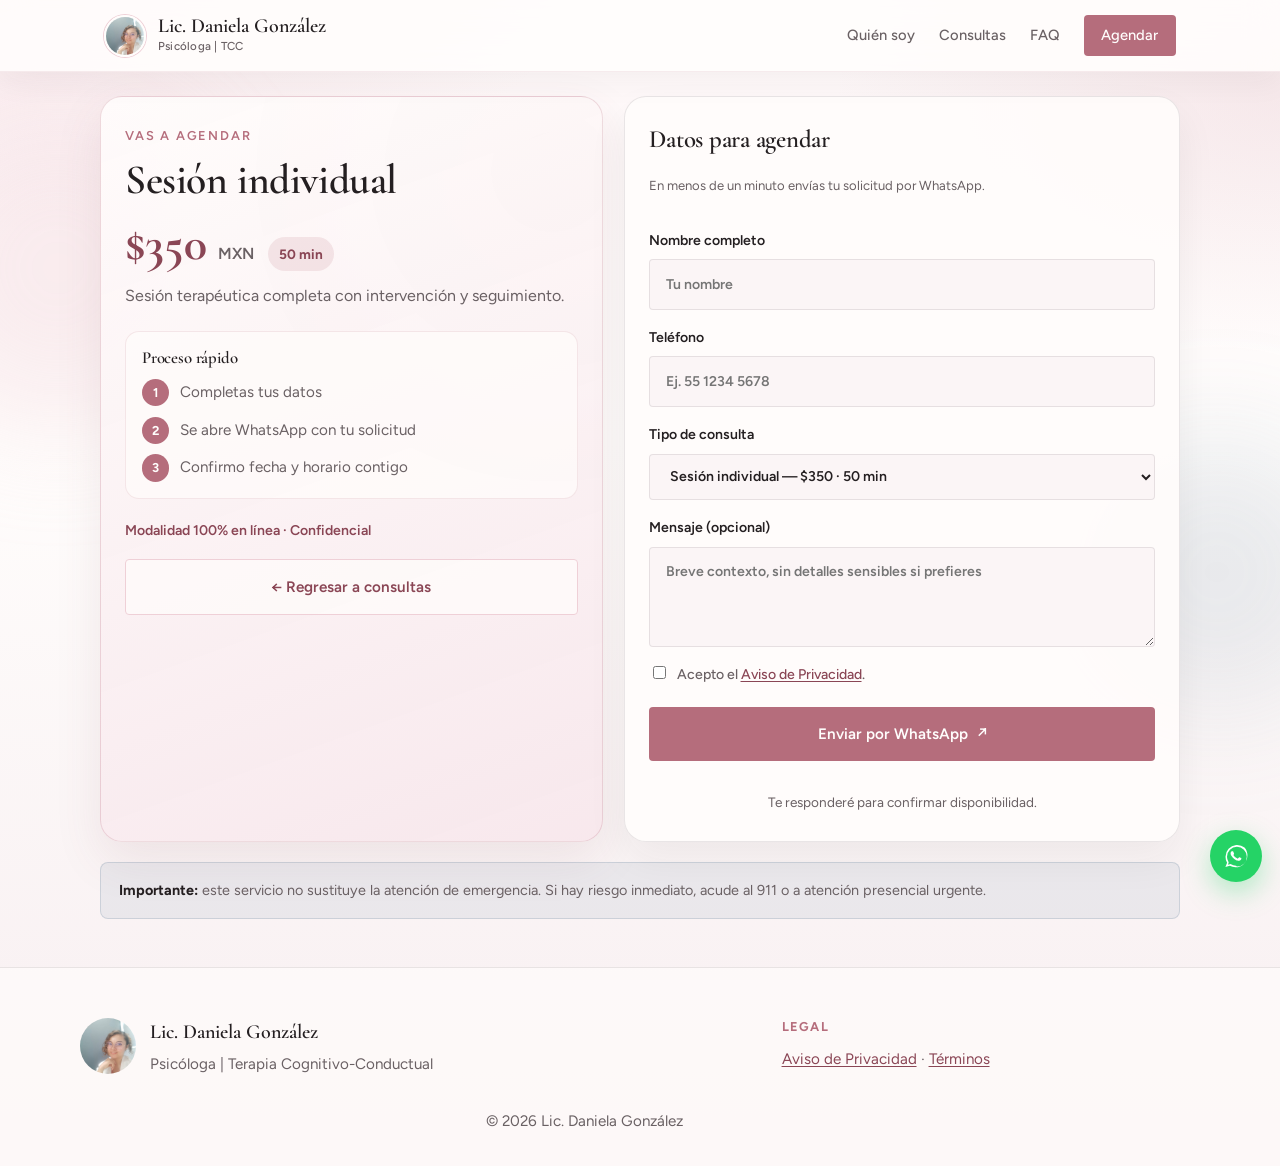
==== commit 05e09e7b: "Add files via upload" ====
--- a/agendar.html
+++ b/agendar.html
@@ -14,6 +14,7 @@
   <link rel="preconnect" href="https://fonts.gstatic.com" crossorigin />
   <link href="https://fonts.googleapis.com/css2?family=Cormorant+Garamond:wght@600;700&family=Figtree:wght@400;500;600;700&display=swap" rel="stylesheet" />
   <link rel="stylesheet" href="./index.css" />
+  <link rel="stylesheet" href="./theme.css" />
   <script src="./analytics.js" defer></script>
 </head>
 <body class="page-booking">
--- a/index.css
+++ b/index.css
@@ -3450,3 +3450,427 @@
     margin-bottom: 1.5rem;
   }
 }
+
+/* Mobile and tablet polish */
+@media (max-width: 1024px) {
+  .page-home .intro-layout {
+    gap: 1.75rem;
+    align-items: center;
+  }
+
+  .page-home .intro-photo {
+    max-width: min(340px, 46vw);
+  }
+
+  .page-home .intro-photo-frame {
+    max-height: min(58vh, 520px);
+    border-radius: 22px;
+  }
+
+  .page-home .intro-name {
+    font-size: clamp(2.1rem, 4.5vw, 2.8rem);
+  }
+
+  .page-home .pricing-grid {
+    grid-template-columns: repeat(3, minmax(0, 1fr));
+    gap: 0.85rem;
+  }
+
+  .page-home .price-option {
+    padding: 1.2rem 1rem 1.05rem;
+  }
+
+  .page-home .price-option h3 {
+    font-size: 1.2rem;
+  }
+
+  .page-home .price {
+    font-size: 1.85rem;
+  }
+}
+
+@media (max-width: 900px) {
+  .page-home .intro-hero.panel-screen {
+    min-height: auto;
+    padding: calc(var(--header-h) + 1rem) 1.35rem 2rem;
+  }
+
+  .page-home .intro-layout {
+    grid-template-columns: 1fr;
+    text-align: center;
+    justify-items: center;
+    gap: 1.35rem;
+  }
+
+  .page-home .intro-photo {
+    order: -1;
+    max-width: min(260px, 62vw);
+    margin: 0 auto;
+  }
+
+  .page-home .intro-photo-frame {
+    max-height: min(38vh, 340px);
+    aspect-ratio: 4 / 5;
+    border-radius: 20px;
+    box-shadow:
+      0 18px 40px rgba(143, 74, 88, 0.16),
+      0 0 0 1px rgba(232, 196, 203, 0.65);
+  }
+
+  .page-home .intro-photo-frame::before {
+    inset: 10px;
+    border-radius: 14px;
+  }
+
+  .page-home .intro-copy {
+    max-width: 34rem;
+    margin: 0 auto;
+  }
+
+  .page-home .intro-name {
+    font-size: clamp(2rem, 7.5vw, 2.55rem);
+  }
+
+  .page-home .intro-role,
+  .page-home .intro-cedula,
+  .page-home .intro-lead {
+    margin-left: auto;
+    margin-right: auto;
+  }
+
+  .page-home .intro-lead {
+    font-size: 1.02rem;
+    max-width: 30rem;
+  }
+
+  .page-home .intro-actions {
+    justify-content: center;
+  }
+
+  .page-home .intro-actions .btn {
+    min-width: min(100%, 280px);
+  }
+
+  .page-home .cedula-inline {
+    display: inline-block;
+    margin-top: 0.15rem;
+  }
+
+  .page-home .story-head {
+    text-align: center;
+    margin-left: auto;
+    margin-right: auto;
+  }
+
+  .page-home .story-lead {
+    font-size: 1rem;
+  }
+
+  .page-home .pillar-flow {
+    border-top: 0;
+    gap: 0.75rem;
+  }
+
+  .page-home .pillar-flow li {
+    grid-template-columns: auto 1fr;
+    gap: 0.85rem;
+    padding: 1.05rem 1rem;
+    border: 1px solid rgba(184, 107, 122, 0.16);
+    border-radius: 14px;
+    background: rgba(255, 252, 251, 0.88);
+    border-bottom: 1px solid rgba(184, 107, 122, 0.16);
+  }
+
+  .page-home .pillar-flow li:hover {
+    padding-left: 1rem;
+    background: rgba(255, 252, 251, 0.98);
+  }
+
+  .page-home .pillar-index {
+    width: 2.4rem;
+    height: 2.4rem;
+    display: grid;
+    place-items: center;
+    border-radius: 50%;
+    background: rgba(184, 107, 122, 0.12);
+    font-size: 1rem;
+    padding-top: 0;
+  }
+
+  .page-home .pillar-flow h3 {
+    font-size: 1.22rem;
+  }
+
+  .page-home .pillar-flow p {
+    font-size: 0.95rem;
+  }
+
+  .page-home .area-list {
+    border-top: 0;
+    gap: 0.7rem;
+  }
+
+  .page-home .area-list li,
+  .page-home .area-list li:nth-child(2n) {
+    padding: 1rem 1.05rem;
+    border: 1px solid rgba(184, 107, 122, 0.14);
+    border-radius: 14px;
+    background: rgba(255, 252, 251, 0.9);
+    border-bottom: 1px solid rgba(184, 107, 122, 0.14);
+    border-right: 0;
+  }
+
+  .page-home .area-list h3 {
+    font-size: 1.15rem;
+  }
+
+  .page-home .area-list p {
+    font-size: 0.93rem;
+  }
+
+  .page-home .focus-shell {
+    gap: 1.15rem;
+  }
+
+  .page-home .focus-copy {
+    text-align: center;
+  }
+
+  .page-home .focus-copy p:not(.eyebrow) {
+    margin-left: auto;
+    margin-right: auto;
+    font-size: 1rem;
+  }
+
+  .page-home .focus-points li {
+    text-align: left;
+  }
+
+  .page-home .pricing-grid {
+    grid-template-columns: 1fr;
+    max-width: 420px;
+    margin: 0 auto;
+    gap: 1rem;
+    padding-top: 0.5rem;
+  }
+
+  .page-home .price-option,
+  .page-home .price-option.featured {
+    transform: none;
+    padding: 1.35rem 1.2rem 1.2rem;
+  }
+
+  .page-home .price-option.featured {
+    order: -1;
+    box-shadow: 0 16px 36px rgba(143, 74, 88, 0.14);
+  }
+
+  .page-home .price-option.featured:hover,
+  .page-home .price-option:hover {
+    transform: translateY(-4px);
+  }
+
+  .page-home .price-ribbon {
+    top: -0.75rem;
+  }
+
+  .page-home .faq-shell .story-head {
+    text-align: center;
+  }
+
+  .page-booking .book-stage {
+    grid-template-columns: 1fr;
+    gap: 1rem;
+  }
+
+  .page-booking .book-offer,
+  .page-booking .book-form {
+    padding: 1.35rem 1.15rem;
+    border-radius: 18px;
+  }
+
+  .page-booking .book-price {
+    font-size: 2.4rem;
+  }
+}
+
+@media (max-width: 780px) {
+  .page-home .section-block {
+    padding: 2rem 1.1rem;
+  }
+
+  .page-home .content-shell {
+    max-width: 100%;
+  }
+
+  .page-home .story-head h2,
+  .page-home .focus-copy h2 {
+    font-size: clamp(1.7rem, 6.8vw, 2.15rem);
+  }
+
+  .page-home .intro-actions {
+    flex-direction: column;
+    align-items: stretch;
+    width: 100%;
+    max-width: 320px;
+    margin-left: auto;
+    margin-right: auto;
+  }
+
+  .page-home .intro-actions .btn {
+    width: 100%;
+    min-width: 0;
+  }
+
+  .float-stack {
+    right: 0.85rem;
+    bottom: calc(1rem + env(safe-area-inset-bottom));
+    gap: 0.55rem;
+  }
+
+  .float-btn {
+    width: 46px;
+    height: 46px;
+  }
+
+  body.has-sticky-cta .float-stack {
+    bottom: calc(4.75rem + env(safe-area-inset-bottom));
+  }
+
+  .sticky-cta {
+    padding: 0.75rem 1rem calc(0.75rem + env(safe-area-inset-bottom));
+  }
+
+  .footer-inner {
+    gap: 1.5rem;
+    text-align: left;
+  }
+
+  .legal-tabs {
+    border-radius: 14px;
+    grid-template-columns: 1fr;
+  }
+
+  .legal-tab {
+    border-radius: 10px;
+    padding: 0.85rem 0.9rem;
+    font-size: 0.92rem;
+  }
+}
+
+@media (max-width: 480px) {
+  .page-home .intro-hero.panel-screen {
+    padding: calc(var(--header-h) + 0.85rem) 1rem 1.75rem;
+  }
+
+  .page-home .intro-photo {
+    max-width: min(220px, 68vw);
+  }
+
+  .page-home .intro-photo-frame {
+    max-height: min(34vh, 280px);
+  }
+
+  .page-home .intro-name {
+    font-size: clamp(1.85rem, 8vw, 2.2rem);
+  }
+
+  .page-home .intro-role {
+    font-size: 0.9rem;
+  }
+
+  .page-home .intro-lead {
+    font-size: 0.98rem;
+    line-height: 1.55;
+  }
+
+  .page-home .section-block {
+    padding: 1.75rem 1rem;
+  }
+
+  .page-home .pillar-flow li,
+  .page-home .area-list li,
+  .page-home .area-list li:nth-child(2n) {
+    padding: 0.95rem 0.9rem;
+  }
+
+  .page-home .price-option {
+    padding: 1.25rem 1rem 1.1rem;
+  }
+
+  .page-home .price {
+    font-size: 2rem;
+  }
+
+  .page-home .btn-book {
+    padding: 0.9rem 1rem;
+  }
+
+  .page-booking .booking-main {
+    padding: calc(var(--header-h) + 1rem) 1rem 2.5rem;
+  }
+
+  .page-booking .book-price {
+    font-size: 2.15rem;
+  }
+}
+
+@media (min-width: 781px) and (max-width: 1024px) {
+  .page-home .area-list {
+    grid-template-columns: repeat(2, minmax(0, 1fr));
+  }
+
+  .page-home .area-list li {
+    padding: 1.1rem 1rem 1.1rem 0;
+    border-right: 1px solid rgba(184, 107, 122, 0.16);
+    border-radius: 0;
+    background: transparent;
+  }
+
+  .page-home .area-list li:nth-child(2n) {
+    padding-left: 1rem;
+    padding-right: 0;
+    border-right: 0;
+  }
+
+  .page-home .pricing-grid {
+    grid-template-columns: 1fr;
+    max-width: 520px;
+  }
+
+  .page-home .price-option.featured {
+    order: -1;
+  }
+
+  .page-home .intro-layout {
+    grid-template-columns: minmax(0, 0.9fr) minmax(0, 1.1fr);
+    text-align: left;
+    justify-items: stretch;
+  }
+
+  .page-home .intro-photo {
+    order: 0;
+    max-width: min(300px, 40vw);
+    margin: 0;
+  }
+
+  .page-home .intro-copy,
+  .page-home .intro-role,
+  .page-home .intro-cedula,
+  .page-home .intro-lead {
+    margin-left: 0;
+    margin-right: 0;
+  }
+
+  .page-home .intro-actions {
+    justify-content: flex-start;
+  }
+
+  .page-home .story-head,
+  .page-home .focus-copy,
+  .page-home .faq-shell .story-head {
+    text-align: left;
+    margin-left: 0;
+    margin-right: 0;
+  }
+}
--- a/theme.css
+++ b/theme.css
@@ -0,0 +1,461 @@
+/* Premium visual layer — overrides for a cleaner, more polished site */
+
+:root {
+  --rose: #b56d7c;
+  --rose-deep: #8a4655;
+  --rose-soft: #efd0d7;
+  --ink: #241f21;
+  --ink-soft: #6a6164;
+  --white: #fffdfc;
+  --paper: #fbf5f6;
+  --line: rgba(42, 36, 38, 0.1);
+  --shadow-soft: 0 18px 48px rgba(120, 70, 82, 0.1);
+  --radius: 18px;
+}
+
+body.page-home,
+body.page-booking,
+body.legal-page {
+  background:
+    radial-gradient(ellipse 90% 55% at 0% -10%, rgba(239, 208, 215, 0.55), transparent 55%),
+    radial-gradient(ellipse 70% 45% at 100% 8%, rgba(181, 109, 124, 0.12), transparent 50%),
+    linear-gradient(180deg, #fff8f9 0%, #fffdfc 38%, #f7eef0 100%);
+}
+
+/* Header */
+.page-home .site-header.is-scrolled,
+.page-booking .site-header,
+.legal-page .site-header {
+  background: rgba(255, 253, 252, 0.9);
+  border-bottom-color: rgba(181, 109, 124, 0.12);
+  box-shadow: 0 10px 30px rgba(36, 31, 33, 0.05);
+  backdrop-filter: blur(16px);
+}
+
+.page-home .site-header.is-hero-mode {
+  background: transparent;
+  box-shadow: none;
+  border-bottom-color: transparent;
+}
+
+/* Hero */
+.page-home .intro-hero {
+  position: relative;
+  overflow: hidden;
+}
+
+.page-home .intro-bg {
+  background:
+    radial-gradient(circle at 18% 40%, rgba(239, 208, 215, 0.65), transparent 42%),
+    radial-gradient(circle at 88% 20%, rgba(181, 109, 124, 0.14), transparent 40%),
+    linear-gradient(155deg, #fff7f8 0%, #fbf4f5 48%, #f3e6ea 100%);
+}
+
+.page-home .intro-layout {
+  max-width: 1080px;
+  gap: clamp(1.75rem, 4vw, 3.5rem);
+  align-items: center;
+}
+
+.page-home .intro-photo {
+  max-width: min(400px, 36vw);
+}
+
+.page-home .intro-photo-frame {
+  border-radius: 28px 28px 64px 28px;
+  aspect-ratio: 4 / 5;
+  max-height: calc(100dvh - var(--header-h) - 5rem);
+  box-shadow:
+    var(--shadow-soft),
+    0 0 0 1px rgba(239, 208, 215, 0.8),
+    0 0 0 10px rgba(255, 253, 252, 0.45);
+  overflow: hidden;
+}
+
+.page-home .intro-photo-frame::before {
+  inset: 14px;
+  border-radius: 18px 18px 48px 18px;
+  border-color: rgba(255, 253, 252, 0.45);
+}
+
+.page-home .intro-photo-frame img {
+  transform-origin: center 20%;
+}
+
+.page-home .intro-copy {
+  max-width: 32rem;
+}
+
+.page-home .intro-copy .eyebrow {
+  display: inline-flex;
+  align-items: center;
+  gap: 0.55rem;
+  padding: 0.35rem 0.75rem;
+  border-radius: 999px;
+  background: rgba(181, 109, 124, 0.1);
+  letter-spacing: 0.12em;
+  margin-bottom: 1rem;
+}
+
+.page-home .intro-name {
+  font-size: clamp(2.5rem, 5.2vw, 3.7rem);
+  line-height: 1.02;
+  letter-spacing: -0.03em;
+  margin: 0 0 0.55rem;
+}
+
+.page-home .intro-role {
+  margin: 0 0 0.35rem;
+  font-size: 1.02rem;
+  color: var(--rose-deep);
+}
+
+.page-home .intro-cedula {
+  margin: 0 0 1.15rem;
+  font-size: 0.88rem;
+  font-weight: 600;
+  color: var(--ink-soft);
+}
+
+.page-home .intro-lead {
+  font-size: 1.12rem;
+  line-height: 1.65;
+  color: var(--ink-soft);
+  margin: 0 0 1.4rem;
+  max-width: 30rem;
+}
+
+.page-home .intro-actions .btn-primary {
+  min-width: 200px;
+  border-radius: 999px;
+  padding: 0.95rem 1.45rem;
+  font-weight: 700;
+  box-shadow: 0 14px 30px rgba(143, 74, 88, 0.24);
+}
+
+.page-home .cedula-inline {
+  font-size: 0.84rem;
+  opacity: 0.9;
+}
+
+/* Content rhythm */
+.page-home .content-shell {
+  max-width: 960px;
+}
+
+.page-home .section-block {
+  padding: clamp(3rem, 7vw, 5rem) 1.5rem;
+}
+
+.page-home .story-head {
+  max-width: 36rem;
+  margin-bottom: 2.25rem;
+}
+
+.page-home .story-head h2 {
+  font-size: clamp(2rem, 4vw, 2.7rem);
+  letter-spacing: -0.02em;
+}
+
+.page-home .story-lead {
+  font-size: 1.05rem;
+  line-height: 1.7;
+}
+
+.page-home .band-soft {
+  background: linear-gradient(180deg, rgba(255, 253, 252, 0.4), rgba(239, 208, 215, 0.22));
+  border-block: 1px solid rgba(181, 109, 124, 0.1);
+}
+
+.page-home .band-rose {
+  background:
+    radial-gradient(ellipse 80% 70% at 50% 0%, rgba(239, 208, 215, 0.45), transparent 60%),
+    rgba(255, 253, 252, 0.55);
+}
+
+/* Pillars */
+.page-home .pillar-flow {
+  border-top: 0;
+  display: grid;
+  gap: 0.9rem;
+}
+
+.page-home .pillar-flow li {
+  grid-template-columns: auto 1fr;
+  gap: 1rem 1.2rem;
+  padding: 1.25rem 1.3rem;
+  border: 1px solid rgba(181, 109, 124, 0.14);
+  border-radius: var(--radius);
+  background: rgba(255, 253, 252, 0.82);
+  box-shadow: 0 10px 28px rgba(120, 70, 82, 0.04);
+  transition: transform 0.3s var(--ease), box-shadow 0.3s ease, border-color 0.25s ease;
+}
+
+.page-home .pillar-flow li:hover {
+  transform: translateY(-3px);
+  padding-left: 1.3rem;
+  border-color: rgba(181, 109, 124, 0.28);
+  box-shadow: var(--shadow-soft);
+  background: var(--white);
+}
+
+.page-home .pillar-index {
+  width: 2.6rem;
+  height: 2.6rem;
+  display: grid;
+  place-items: center;
+  border-radius: 50%;
+  background: linear-gradient(145deg, var(--rose), var(--rose-deep));
+  color: #fff;
+  font-size: 0.95rem;
+  font-family: var(--font-body);
+  font-weight: 700;
+  padding-top: 0;
+}
+
+.page-home .pillar-flow h3 {
+  font-size: 1.35rem;
+  margin-bottom: 0.35rem;
+}
+
+.page-home .pillar-flow p {
+  font-size: 0.98rem;
+  line-height: 1.6;
+}
+
+/* Areas */
+.page-home .area-list {
+  border-top: 0;
+  display: grid;
+  grid-template-columns: repeat(2, minmax(0, 1fr));
+  gap: 0.85rem;
+}
+
+.page-home .area-list li,
+.page-home .area-list li:nth-child(2n) {
+  padding: 1.2rem 1.2rem;
+  border: 1px solid rgba(181, 109, 124, 0.14);
+  border-radius: var(--radius);
+  background: rgba(255, 253, 252, 0.88);
+  border-right: 1px solid rgba(181, 109, 124, 0.14);
+  border-bottom: 1px solid rgba(181, 109, 124, 0.14);
+  transition: transform 0.3s var(--ease), border-color 0.25s ease, box-shadow 0.3s ease;
+}
+
+.page-home .area-list li:hover {
+  transform: translateY(-3px);
+  border-color: rgba(181, 109, 124, 0.3);
+  box-shadow: 0 14px 32px rgba(120, 70, 82, 0.08);
+}
+
+.page-home .area-list h3 {
+  font-size: 1.25rem;
+  margin-bottom: 0.3rem;
+}
+
+.page-home .area-list p {
+  font-size: 0.95rem;
+  line-height: 1.55;
+}
+
+/* Focus / TCC */
+.page-home .focus-shell {
+  gap: 1.75rem;
+  padding: 1.5rem;
+  border-radius: 24px;
+  background: rgba(255, 253, 252, 0.78);
+  border: 1px solid rgba(181, 109, 124, 0.14);
+  box-shadow: 0 16px 40px rgba(120, 70, 82, 0.06);
+}
+
+.page-home .focus-points li {
+  background: rgba(247, 238, 240, 0.75);
+  border-left-width: 3px;
+  border-radius: 0 14px 14px 0;
+}
+
+/* Pricing */
+.page-home .pricing-grid {
+  gap: 1rem;
+  padding-top: 0.85rem;
+  align-items: stretch;
+}
+
+.page-home .price-option {
+  padding: 1.5rem 1.25rem 1.25rem;
+  border-radius: 20px;
+  background: rgba(255, 253, 252, 0.95);
+  border: 1px solid rgba(181, 109, 124, 0.14);
+  box-shadow: 0 12px 30px rgba(120, 70, 82, 0.05);
+  overflow: visible;
+}
+
+.page-home .price-option.featured {
+  transform: translateY(-6px);
+  border-color: rgba(181, 109, 124, 0.4);
+  background: linear-gradient(165deg, #fff8f9 0%, #fffdfc 55%);
+  box-shadow: 0 22px 48px rgba(143, 74, 88, 0.14);
+}
+
+.page-home .price-ribbon {
+  top: -0.75rem;
+  padding: 0.38rem 0.85rem;
+  border-radius: 999px;
+  letter-spacing: 0.06em;
+  box-shadow: 0 8px 18px rgba(143, 74, 88, 0.28);
+}
+
+.page-home .price {
+  color: var(--rose-deep);
+  font-size: 2.35rem;
+}
+
+.page-home .btn-book {
+  border-radius: 999px;
+  margin-top: 1rem;
+}
+
+/* FAQ */
+.page-home .faq-item {
+  border-radius: 14px;
+  border-color: rgba(181, 109, 124, 0.14);
+  background: rgba(255, 253, 252, 0.92);
+  padding: 0.15rem 1.15rem;
+}
+
+.page-home .faq-item[open] {
+  border-color: rgba(181, 109, 124, 0.35);
+  box-shadow: 0 10px 28px rgba(120, 70, 82, 0.06);
+}
+
+/* Booking page polish */
+.page-booking .book-offer {
+  border-radius: 22px;
+  box-shadow: var(--shadow-soft);
+}
+
+.page-booking .book-form {
+  border-radius: 22px;
+}
+
+.page-booking .book-price {
+  color: var(--rose-deep);
+}
+
+/* Mobile / tablet */
+@media (max-width: 900px) {
+  .page-home .intro-hero.panel-screen {
+    min-height: auto;
+    padding: calc(var(--header-h) + 1rem) 1.2rem 2rem;
+  }
+
+  .page-home .intro-layout {
+    grid-template-columns: 1fr;
+    text-align: center;
+    justify-items: center;
+    gap: 1.4rem;
+  }
+
+  .page-home .intro-photo {
+    order: -1;
+    max-width: min(250px, 58vw);
+  }
+
+  .page-home .intro-photo-frame {
+    max-height: min(40vh, 320px);
+    border-radius: 24px 24px 48px 24px;
+    box-shadow:
+      0 16px 36px rgba(143, 74, 88, 0.16),
+      0 0 0 8px rgba(255, 253, 252, 0.5);
+  }
+
+  .page-home .intro-photo-frame::before {
+    border-radius: 16px 16px 36px 16px;
+  }
+
+  .page-home .intro-name {
+    font-size: clamp(2.05rem, 8vw, 2.6rem);
+  }
+
+  .page-home .intro-role,
+  .page-home .intro-cedula,
+  .page-home .intro-lead,
+  .page-home .intro-copy {
+    margin-left: auto;
+    margin-right: auto;
+  }
+
+  .page-home .intro-actions {
+    justify-content: center;
+    width: 100%;
+  }
+
+  .page-home .intro-actions .btn-primary {
+    width: min(100%, 300px);
+  }
+
+  .page-home .story-head,
+  .page-home .focus-copy,
+  .page-home .faq-shell .story-head {
+    text-align: center;
+    margin-left: auto;
+    margin-right: auto;
+  }
+
+  .page-home .focus-shell {
+    grid-template-columns: 1fr;
+    padding: 1.2rem;
+  }
+
+  .page-home .area-list {
+    grid-template-columns: 1fr;
+  }
+
+  .page-home .pricing-grid {
+    grid-template-columns: 1fr;
+    max-width: 420px;
+    margin: 0 auto;
+  }
+
+  .page-home .price-option.featured {
+    order: -1;
+    transform: none;
+  }
+
+  .page-home .section-block {
+    padding: 2.35rem 1.15rem;
+  }
+}
+
+@media (max-width: 480px) {
+  .page-home .intro-photo {
+    max-width: min(210px, 64vw);
+  }
+
+  .page-home .intro-photo-frame {
+    max-height: min(34vh, 270px);
+  }
+
+  .page-home .intro-lead {
+    font-size: 1rem;
+  }
+
+  .page-home .pillar-flow li,
+  .page-home .area-list li {
+    padding: 1.05rem 1rem;
+  }
+
+  .page-home .price {
+    font-size: 2.1rem;
+  }
+}
+
+@media (min-width: 901px) and (max-width: 1100px) {
+  .page-home .intro-photo {
+    max-width: min(340px, 34vw);
+  }
+
+  .page-home .pricing-grid {
+    grid-template-columns: repeat(3, minmax(0, 1fr));
+  }
+}
